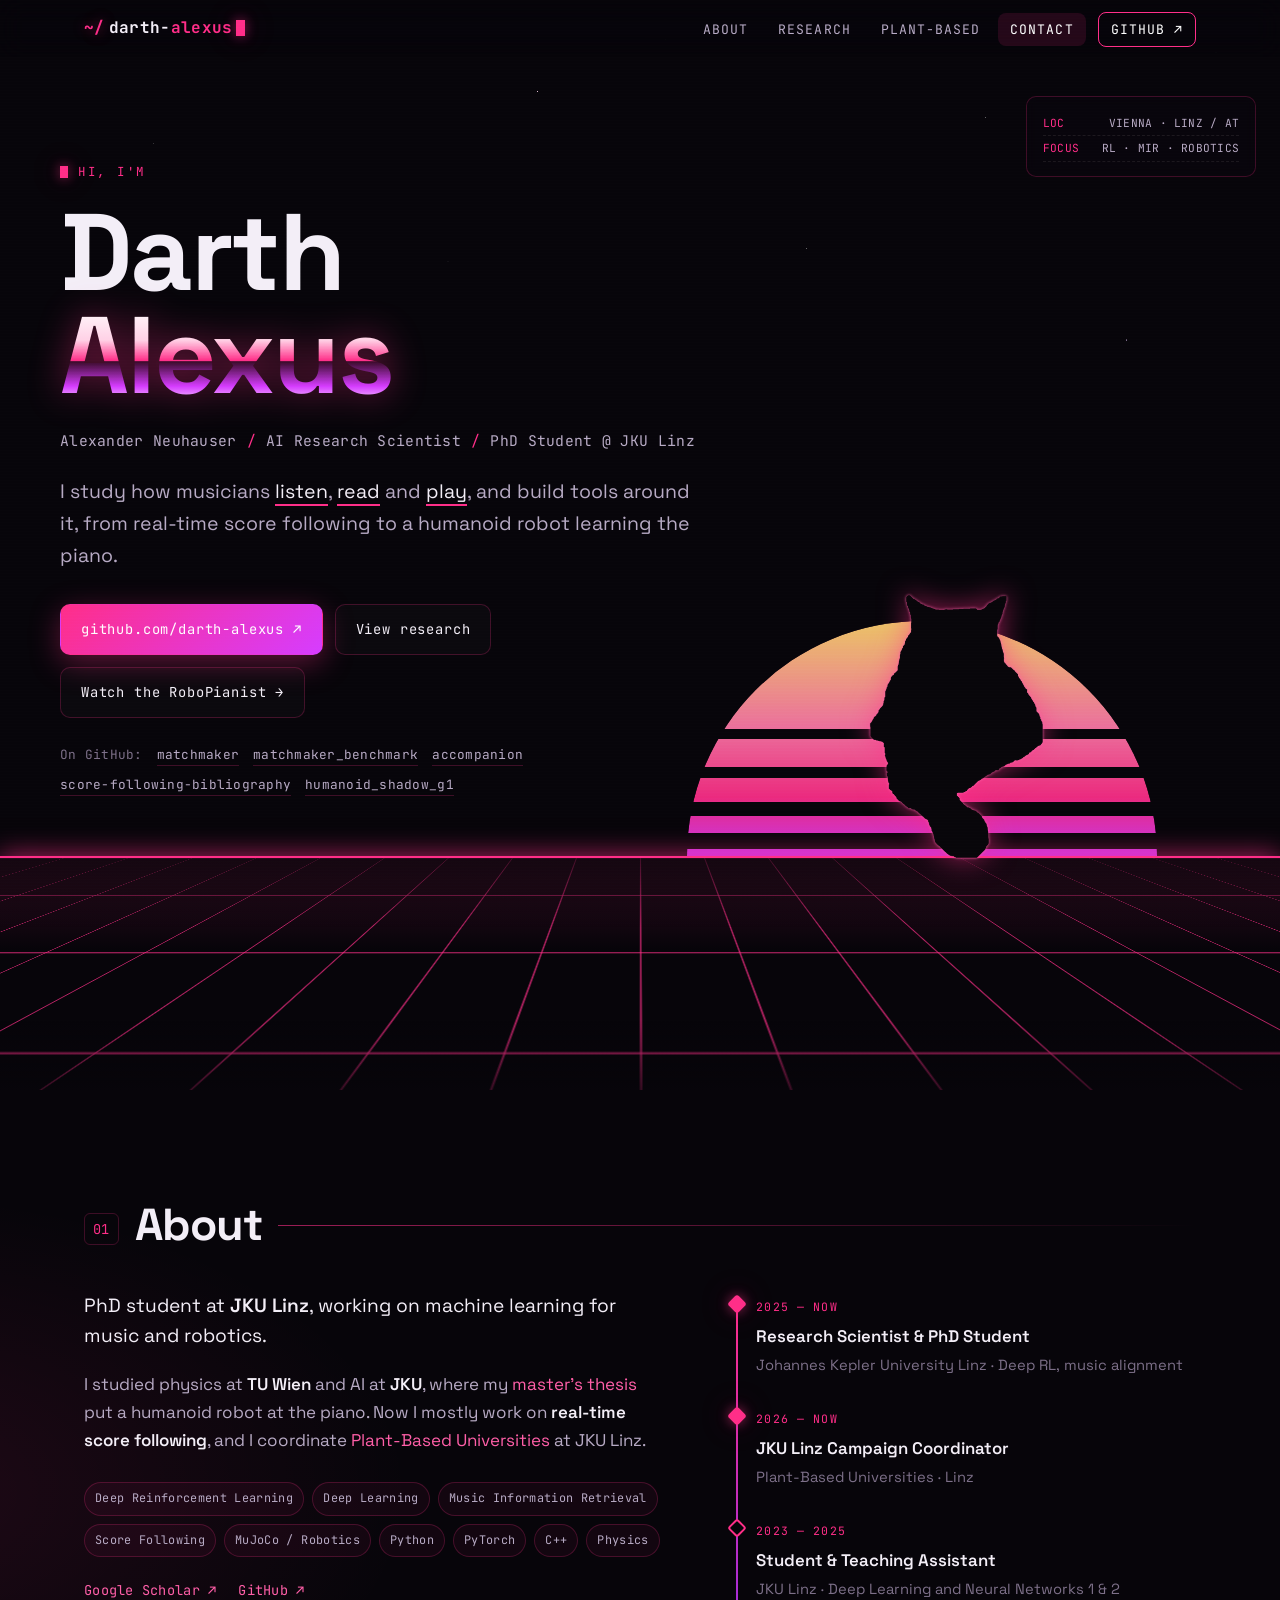
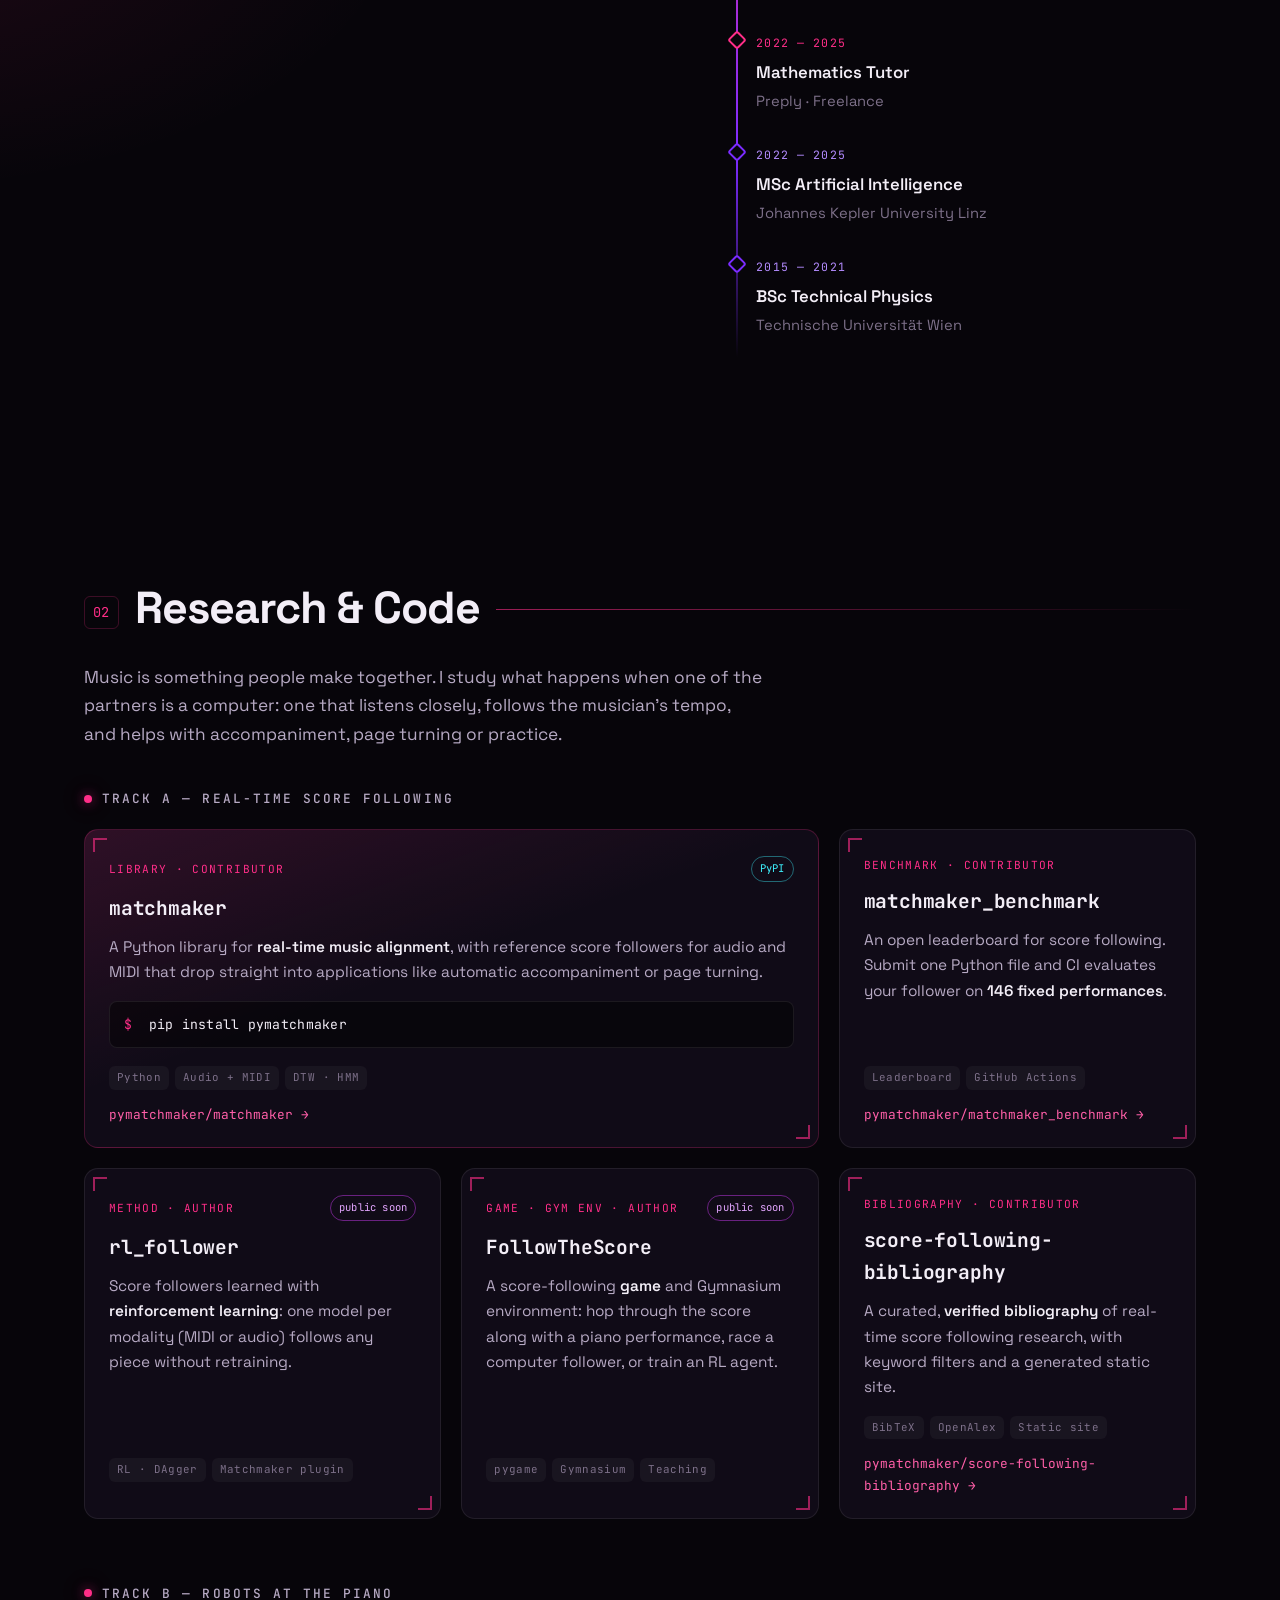
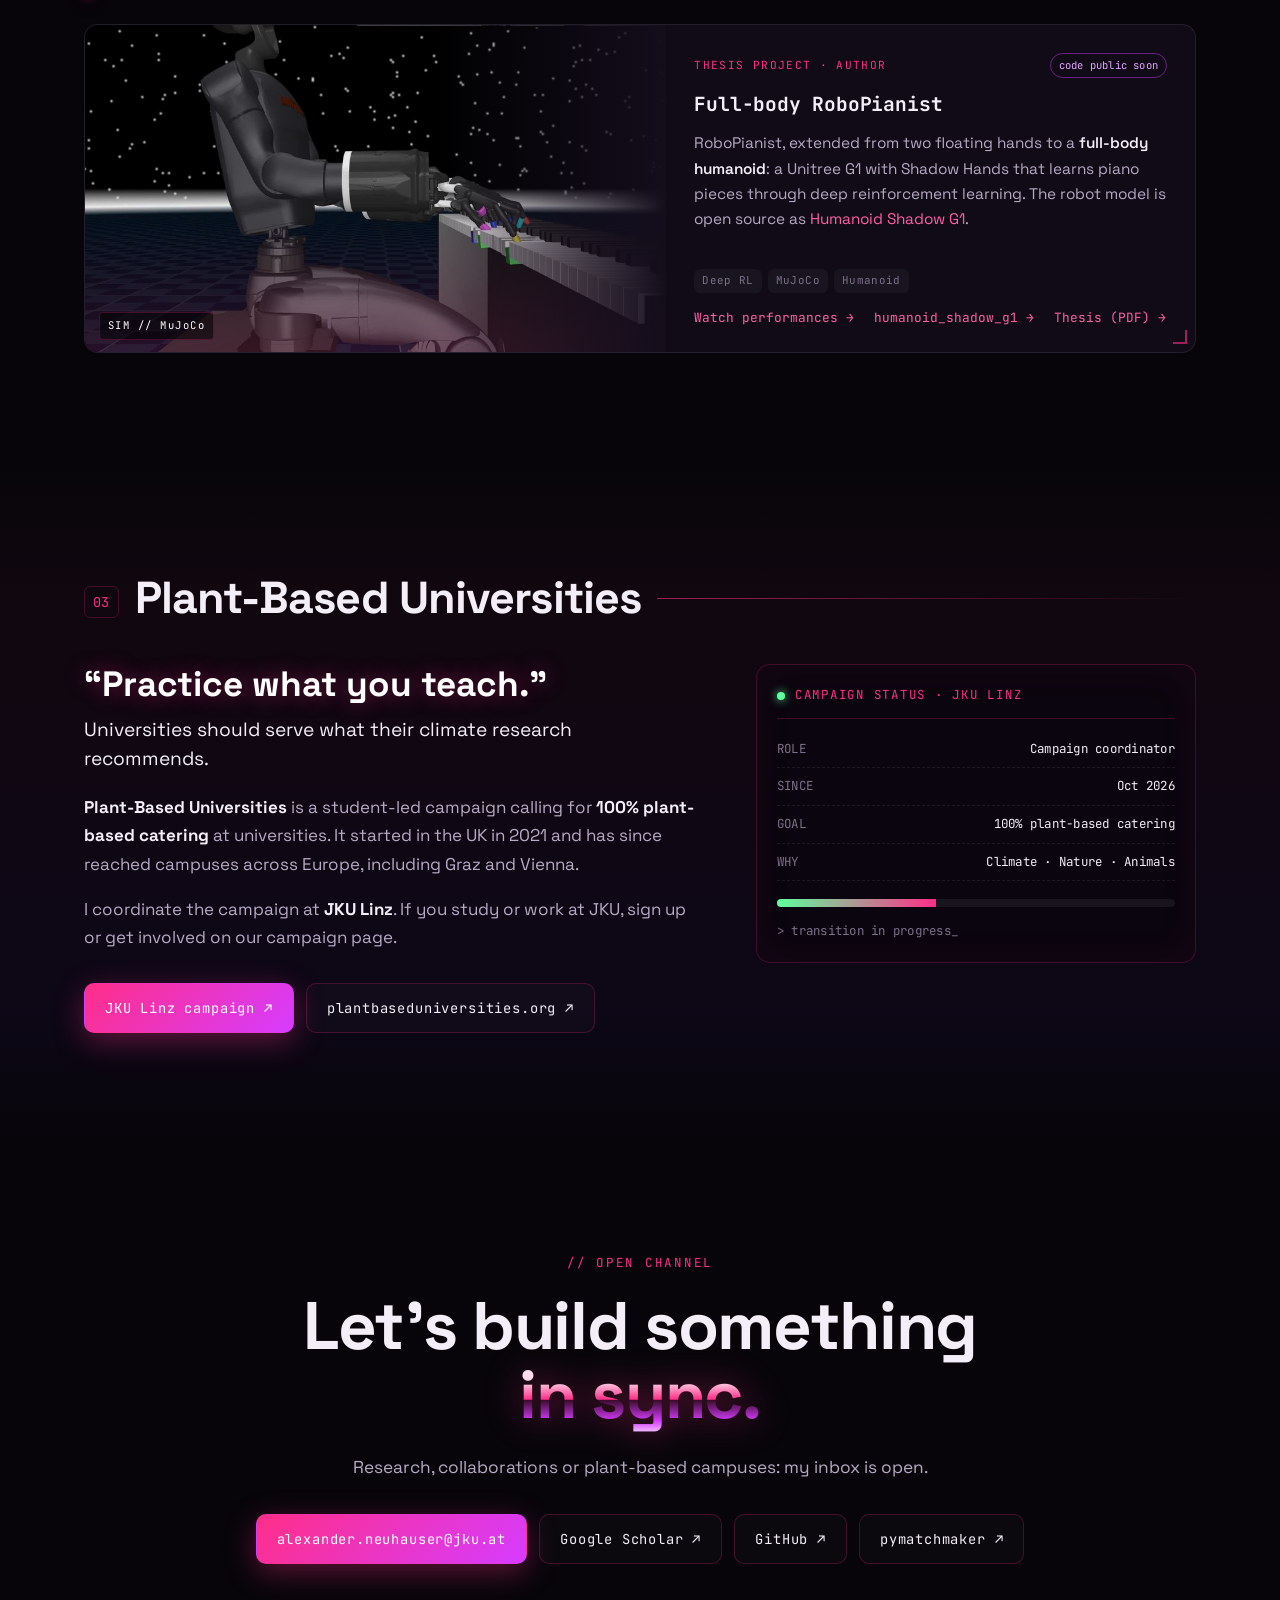
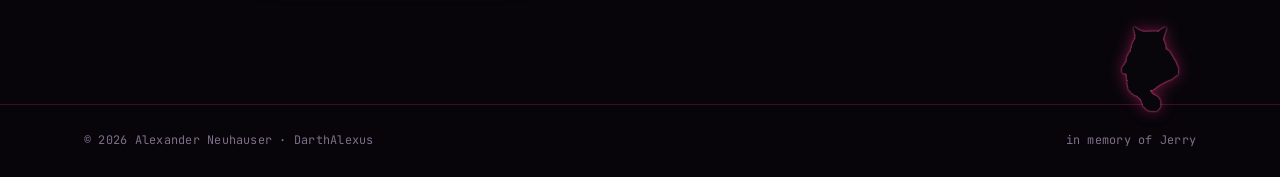
==== index.html @ ba6a078e "Replace diamond logo with darth-alexus prompt brand" ====
<!DOCTYPE html>
<html lang="en">
<head>
    <meta charset="UTF-8">
    <meta name="viewport" content="width=device-width, initial-scale=1.0">
    <title>Alexander Neuhauser · DarthAlexus</title>
    <meta name="description" content="Alexander Neuhauser — AI research scientist and PhD student at JKU Linz. Real-time score following, reinforcement learning and robotic piano performance.">
    <meta name="theme-color" content="#07050a">
    <link rel="shortcut icon" type="image/x-icon" href="favicon.ico">
    <link rel="preconnect" href="https://fonts.googleapis.com">
    <link rel="preconnect" href="https://fonts.gstatic.com" crossorigin>
    <link href="https://fonts.googleapis.com/css2?family=JetBrains+Mono:wght@400;500;700&family=Space+Grotesk:wght@400;500;600;700&display=swap" rel="stylesheet">
    <link rel="stylesheet" href="assets/css/synth.css">
</head>
<body>
    <a class="skip-link" href="#main">Skip to content</a>

    <div class="scanlines" aria-hidden="true"></div>

    <header class="site-header">
        <nav class="nav" aria-label="Main">
            <a class="brand" href="#top" aria-label="darth-alexus, back to top">
                <span class="brand-prompt" aria-hidden="true">~/</span><span class="brand-text">darth-<span class="accent">alexus</span></span><span class="brand-cursor" aria-hidden="true"></span>
            </a>
            <button class="nav-toggle" aria-expanded="false" aria-controls="nav-links">
                <span class="sr-only">Menu</span>
                <span class="bar"></span><span class="bar"></span>
            </button>
            <ul class="nav-links" id="nav-links">
                <li><a href="#about">About</a></li>
                <li><a href="#research">Research</a></li>
                <li><a href="#plant-based">Plant-Based</a></li>
                <li><a href="#contact">Contact</a></li>
                <li><a href="https://github.com/darth-alexus" class="nav-cta" target="_blank" rel="noopener">GitHub ↗</a></li>
            </ul>
        </nav>
    </header>

    <main id="main">
        <!-- ============ HERO ============ -->
        <section class="hero" id="top">
            <div class="hero-sky" aria-hidden="true">
                <div class="stars"></div>
                <div class="sun"></div>
                <div class="grid-floor"><div class="grid-lines"></div></div>
            </div>

            <a class="hero-jerry" href="jerry.html" aria-label="Jerry"><img src="assets/img/jerry-silhouette.png" alt="" width="342" height="520"></a>

            <div class="hero-inner">
                <p class="eyebrow mono"><span class="blink" aria-hidden="true"></span>Hi, I'm</p>
                <h1 class="hero-title">
                    <span class="line">Darth</span>
                    <span class="line chrome">Alexus</span>
                </h1>
                <p class="hero-roles mono">
                    <span>Alexander Neuhauser</span><span class="sep">/</span>
                    <span>AI Research Scientist</span><span class="sep">/</span>
                    <span>PhD Student @ JKU Linz</span>
                </p>
                <p class="hero-lede">
                    I study how musicians <em>listen</em>, <em>read</em> and <em>play</em>, and build tools
                    around it, from real-time score following to a humanoid robot learning the piano.
                </p>
                <div class="hero-actions">
                    <a class="btn btn-primary" href="https://github.com/darth-alexus" target="_blank" rel="noopener">github.com/darth-alexus ↗</a>
                    <a class="btn btn-ghost" href="#research">View research</a>
                    <a class="btn btn-ghost" href="pianist/index.html">Watch the RoboPianist →</a>
                </div>
                <p class="hero-repos mono">
                    <span class="hero-repos-label">On GitHub:</span>
                    <a href="https://github.com/pymatchmaker/matchmaker" target="_blank" rel="noopener">matchmaker</a>
                    <a href="https://github.com/pymatchmaker/matchmaker_benchmark" target="_blank" rel="noopener">matchmaker_benchmark</a>
                    <a href="https://github.com/CPJKU/accompanion" target="_blank" rel="noopener">accompanion</a>
                    <a href="https://github.com/pymatchmaker/score-following-bibliography" target="_blank" rel="noopener">score-following-bibliography</a>
                    <a href="https://github.com/darth-alexus/humanoid_shadow_g1" target="_blank" rel="noopener">humanoid_shadow_g1</a>
                </p>
            </div>

            <div class="hud mono" aria-hidden="true">
                <div class="hud-row"><span>LOC</span><span>VIENNA · LINZ / AT</span></div>
                <div class="hud-row"><span>FOCUS</span><span>RL · MIR · ROBOTICS</span></div>
            </div>
        </section>

        <!-- ============ ABOUT ============ -->
        <section class="section" id="about">
            <div class="container">
                <header class="section-head">
                    <span class="section-index mono">01</span>
                    <h2>About</h2>
                    <span class="section-rule" aria-hidden="true"></span>
                </header>

                <div class="about-grid">
                    <div class="about-text">
                        <p class="lead">
                            PhD student at <strong>JKU Linz</strong>, working on machine learning for music and robotics.
                        </p>
                        <p>
                            I studied physics at <strong>TU Wien</strong> and AI at <strong>JKU</strong>, where my
                            <a href="https://epub.jku.at/obvulihs/download/pdf/12742599" target="_blank" rel="noopener">master's thesis</a>
                            put a humanoid robot at the piano. Now I mostly work on <strong>real-time score following</strong>,
                            and I coordinate <a href="#plant-based">Plant-Based Universities</a> at JKU Linz.
                        </p>

                        <ul class="skill-chips mono" aria-label="Skills">
                            <li>Deep Reinforcement Learning</li>
                            <li>Deep Learning</li>
                            <li>Music Information Retrieval</li>
                            <li>Score Following</li>
                            <li>MuJoCo / Robotics</li>
                            <li>Python</li>
                            <li>PyTorch</li>
                            <li>C++</li>
                            <li>Physics</li>
                        </ul>

                        <p class="about-links mono">
                            <a href="https://scholar.google.com/citations?user=-BtUOpkAAAAJ&amp;hl=en" target="_blank" rel="noopener">Google Scholar ↗</a>
                            <a href="https://github.com/darth-alexus" target="_blank" rel="noopener">GitHub ↗</a>
                        </p>
                    </div>

                    <ol class="timeline" aria-label="Experience and education">
                        <li class="tl-item is-now">
                            <span class="tl-date mono">2025 — now</span>
                            <h3>Research Scientist &amp; PhD Student</h3>
                            <p>Johannes Kepler University Linz · Deep RL, music alignment</p>
                        </li>
                        <li class="tl-item is-now">
                            <span class="tl-date mono">2026 — now</span>
                            <h3>JKU Linz Campaign Coordinator</h3>
                            <p>Plant-Based Universities · Linz</p>
                        </li>
                        <li class="tl-item">
                            <span class="tl-date mono">2023 — 2025</span>
                            <h3>Student &amp; Teaching Assistant</h3>
                            <p>JKU Linz · Deep Learning and Neural Networks 1 &amp; 2</p>
                        </li>
                        <li class="tl-item">
                            <span class="tl-date mono">2022 — 2025</span>
                            <h3>Mathematics Tutor</h3>
                            <p>Preply · Freelance</p>
                        </li>
                        <li class="tl-item edu">
                            <span class="tl-date mono">2022 — 2025</span>
                            <h3>MSc Artificial Intelligence</h3>
                            <p>Johannes Kepler University Linz</p>
                        </li>
                        <li class="tl-item edu">
                            <span class="tl-date mono">2015 — 2021</span>
                            <h3>BSc Technical Physics</h3>
                            <p>Technische Universität Wien</p>
                        </li>
                    </ol>
                </div>
            </div>
        </section>

        <!-- ============ RESEARCH ============ -->
        <section class="section" id="research">
            <div class="container">
                <header class="section-head">
                    <span class="section-index mono">02</span>
                    <h2>Research &amp; Code</h2>
                    <span class="section-rule" aria-hidden="true"></span>
                </header>

                <p class="section-intro">
                    Music is something people make together. I study what happens when one of the partners is a
                    computer: one that listens closely, follows the musician's tempo, and helps with accompaniment,
                    page turning or practice.
                </p>

                <h3 class="track-title mono"><span class="track-dot"></span>Track A — Real-time score following</h3>
                <div class="cards">
                    <article class="card card-feature">
                        <div class="card-top">
                            <span class="card-tag mono">Library · contributor</span>
                            <span class="card-status mono">PyPI</span>
                        </div>
                        <h4>matchmaker</h4>
                        <p>
                            A Python library for <strong>real-time music alignment</strong>, with reference
                            score followers for audio and MIDI that drop straight into applications like
                            automatic accompaniment or page turning.
                        </p>
                        <pre class="term mono" aria-label="Install command"><span class="prompt">$</span> pip install pymatchmaker</pre>
                        <ul class="card-meta mono"><li>Python</li><li>Audio + MIDI</li><li>DTW · HMM</li></ul>
                        <a class="card-link" href="https://github.com/pymatchmaker/matchmaker" target="_blank" rel="noopener">pymatchmaker/matchmaker →</a>
                    </article>

                    <article class="card">
                        <div class="card-top">
                            <span class="card-tag mono">Benchmark · contributor</span>
                        </div>
                        <h4>matchmaker_benchmark</h4>
                        <p>
                            An open leaderboard for score following. Submit one Python file and CI evaluates
                            your follower on <strong>146 fixed performances</strong>.
                        </p>
                        <ul class="card-meta mono"><li>Leaderboard</li><li>GitHub Actions</li></ul>
                        <a class="card-link" href="https://github.com/pymatchmaker/matchmaker_benchmark" target="_blank" rel="noopener">pymatchmaker/matchmaker_benchmark →</a>
                    </article>

                    <article class="card">
                        <div class="card-top">
                            <span class="card-tag mono">Method · author</span>
                            <span class="card-status mono soon">public soon</span>
                        </div>
                        <h4>rl_follower</h4>
                        <p>
                            Score followers learned with <strong>reinforcement learning</strong>: one model per
                            modality (MIDI or audio) follows any piece without retraining.
                        </p>
                        <ul class="card-meta mono"><li>RL · DAgger</li><li>Matchmaker plugin</li></ul>
                    </article>

                    <article class="card">
                        <div class="card-top">
                            <span class="card-tag mono">Game · Gym env · author</span>
                            <span class="card-status mono soon">public soon</span>
                        </div>
                        <h4>FollowTheScore</h4>
                        <p>
                            A score-following <strong>game</strong> and Gymnasium environment: hop through the score
                            along with a piano performance, race a computer follower, or train an RL agent.
                        </p>
                        <ul class="card-meta mono"><li>pygame</li><li>Gymnasium</li><li>Teaching</li></ul>
                    </article>

                    <article class="card">
                        <div class="card-top">
                            <span class="card-tag mono">Bibliography · contributor</span>
                        </div>
                        <h4>score-following-bibliography</h4>
                        <p>
                            A curated, <strong>verified bibliography</strong> of real-time score following research,
                            with keyword filters and a generated static site.
                        </p>
                        <ul class="card-meta mono"><li>BibTeX</li><li>OpenAlex</li><li>Static site</li></ul>
                        <a class="card-link" href="https://github.com/pymatchmaker/score-following-bibliography" target="_blank" rel="noopener">pymatchmaker/score-following-bibliography →</a>
                    </article>
                </div>

                <h3 class="track-title mono"><span class="track-dot"></span>Track B — Robots at the piano</h3>
                <div class="cards cards-robot">
                    <article class="card card-wide">
                        <div class="card-media">
                            <video src="pianist/videos/twinkle_twinkle.mp4" poster="assets/img/robopianist-poster.jpg" muted loop playsinline preload="none" aria-label="Full-body humanoid robot playing the piano in simulation"></video>
                            <span class="media-label mono">SIM // MuJoCo</span>
                        </div>
                        <div class="card-body">
                            <div class="card-top">
                                <span class="card-tag mono">Thesis project · author</span>
                                <span class="card-status mono soon">code public soon</span>
                            </div>
                            <h4>Full-body RoboPianist</h4>
                            <p>
                                RoboPianist, extended from two floating hands to a <strong>full-body humanoid</strong>:
                                a Unitree G1 with Shadow Hands that learns piano pieces through deep reinforcement learning.
                                The robot model is open source as
                                <a href="https://github.com/darth-alexus/humanoid_shadow_g1" target="_blank" rel="noopener">Humanoid Shadow G1</a>.
                            </p>
                            <ul class="card-meta mono"><li>Deep RL</li><li>MuJoCo</li><li>Humanoid</li></ul>
                            <div class="card-links">
                                <a class="card-link" href="pianist/index.html">Watch performances →</a>
                                <a class="card-link" href="https://github.com/darth-alexus/humanoid_shadow_g1" target="_blank" rel="noopener">humanoid_shadow_g1 →</a>
                                <a class="card-link" href="https://epub.jku.at/obvulihs/download/pdf/12742599" target="_blank" rel="noopener">Thesis (PDF) →</a>
                            </div>
                        </div>
                    </article>
                </div>
            </div>
        </section>

        <!-- ============ PLANT-BASED UNIVERSITIES ============ -->
        <section class="section section-alt" id="plant-based">
            <div class="container">
                <header class="section-head">
                    <span class="section-index mono">03</span>
                    <h2>Plant-Based Universities</h2>
                    <span class="section-rule" aria-hidden="true"></span>
                </header>

                <div class="pbu-grid">
                    <div class="pbu-text">
                        <p class="lead">
                            <span class="quote">“Practice what you teach.”</span>
                            Universities should serve what their climate research recommends.
                        </p>
                        <p>
                            <strong>Plant-Based Universities</strong> is a student-led campaign calling for
                            <strong>100% plant-based catering</strong> at universities. It started in the UK in 2021 and
                            has since reached campuses across Europe, including Graz and Vienna.
                        </p>
                        <p>
                            I coordinate the campaign at <strong>JKU Linz</strong>. If you study or work at JKU,
                            sign up or get involved on our campaign page.
                        </p>
                        <div class="hero-actions">
                            <a class="btn btn-primary" href="https://plantbaseduniversities.org/jku-linz" target="_blank" rel="noopener">JKU Linz campaign ↗</a>
                            <a class="btn btn-ghost" href="https://plantbaseduniversities.org/" target="_blank" rel="noopener">plantbaseduniversities.org ↗</a>
                        </div>
                    </div>

                    <aside class="pbu-panel mono" aria-label="Campaign at a glance">
                        <div class="panel-head"><span class="led"></span>CAMPAIGN STATUS · JKU LINZ</div>
                        <dl>
                            <div><dt>ROLE</dt><dd>Campaign coordinator</dd></div>
                            <div><dt>SINCE</dt><dd>Oct 2026</dd></div>
                            <div><dt>GOAL</dt><dd>100% plant-based catering</dd></div>
                            <div><dt>WHY</dt><dd>Climate · Nature · Animals</dd></div>
                        </dl>
                        <div class="progress" role="img" aria-label="Campaign in progress">
                            <span></span>
                        </div>
                        <p class="panel-foot">&gt; transition in progress_</p>
                    </aside>
                </div>
            </div>
        </section>

        <!-- ============ CONTACT ============ -->
        <section class="section contact" id="contact">
            <div class="container contact-inner">
                <p class="eyebrow mono">// OPEN CHANNEL</p>
                <h2 class="contact-title">Let's build something<br><span class="chrome">in sync.</span></h2>
                <p class="section-intro">Research, collaborations or plant-based campuses: my inbox is open.</p>
                <div class="hero-actions center">
                    <a class="btn btn-primary" href="mailto:alexander.neuhauser@jku.at">alexander.neuhauser@jku.at</a>
                    <a class="btn btn-ghost" href="https://scholar.google.com/citations?user=-BtUOpkAAAAJ&amp;hl=en" target="_blank" rel="noopener">Google Scholar ↗</a>
                    <a class="btn btn-ghost" href="https://github.com/darth-alexus" target="_blank" rel="noopener">GitHub ↗</a>
                    <a class="btn btn-ghost" href="https://github.com/pymatchmaker" target="_blank" rel="noopener">pymatchmaker ↗</a>
                </div>
            </div>
        </section>
    </main>

    <footer class="site-footer">
        <div class="container footer-inner mono">
            <span>&copy; <span id="year">2026</span> Alexander Neuhauser · DarthAlexus</span>
            <span class="footer-note">in memory of Jerry</span>
        </div>
        <a class="footer-jerry" href="jerry.html" aria-label="Jerry"><img src="assets/img/jerry-silhouette.png" alt="" width="342" height="520"></a>
    </footer>

    <script src="assets/js/main.js" defer></script>
</body>
</html>
---- assets/css/synth.css ----
/* =========================================================
   darthalexus.com — synthpop / robotic theme
   ========================================================= */

:root {
    --bg: #07050a;
    --bg-2: #0e0a14;
    --panel: rgba(22, 14, 30, 0.72);
    --panel-solid: #140d1c;
    --line: rgba(255, 46, 136, 0.22);
    --line-soft: rgba(255, 255, 255, 0.08);
    --text: #f3eef7;
    --text-dim: #b7aac4;
    --text-mute: #7d7089;
    --pink: #ff2e88;
    --pink-hot: #ff5fa8;
    --magenta: #d63cff;
    --violet: #7b2cff;
    --cyan: #3ef2ff;
    --glow: 0 0 12px rgba(255, 46, 136, 0.55), 0 0 32px rgba(255, 46, 136, 0.25);
    --radius: 14px;
    --maxw: 1160px;
    --font-sans: "Space Grotesk", system-ui, -apple-system, "Segoe UI", sans-serif;
    --font-mono: "JetBrains Mono", ui-monospace, SFMono-Regular, Menlo, monospace;
    color-scheme: dark;
}

*, *::before, *::after { box-sizing: border-box; }

html { scroll-behavior: smooth; scroll-padding-top: 80px; }

body {
    margin: 0;
    background:
        radial-gradient(1200px 600px at 85% -10%, rgba(123, 44, 255, 0.18), transparent 60%),
        radial-gradient(900px 500px at -10% 30%, rgba(255, 46, 136, 0.10), transparent 60%),
        var(--bg);
    color: var(--text);
    font-family: var(--font-sans);
    font-size: 17px;
    line-height: 1.65;
    -webkit-font-smoothing: antialiased;
    overflow-x: hidden;
}

img, video { max-width: 100%; display: block; }

a { color: var(--pink-hot); text-decoration: none; }
a:hover { color: #fff; }

::selection { background: var(--pink); color: #fff; }

:focus-visible {
    outline: 2px solid var(--cyan);
    outline-offset: 3px;
    border-radius: 4px;
}

.mono { font-family: var(--font-mono); letter-spacing: 0.02em; }
.muted { color: var(--text-mute); }
.accent { color: var(--pink); }

.sr-only {
    position: absolute; width: 1px; height: 1px; padding: 0; margin: -1px;
    overflow: hidden; clip: rect(0 0 0 0); white-space: nowrap; border: 0;
}

.skip-link {
    position: absolute; left: 16px; top: -60px; z-index: 100;
    background: var(--pink); color: #fff; padding: 8px 14px; border-radius: 8px;
}
.skip-link:focus { top: 12px; }

.container { max-width: var(--maxw); margin: 0 auto; padding: 0 24px; }

/* subtle CRT scanlines over everything */
.scanlines {
    pointer-events: none;
    position: fixed; inset: 0; z-index: 60;
    background: repeating-linear-gradient(
        to bottom,
        rgba(255, 255, 255, 0.018) 0 1px,
        transparent 1px 3px
    );
    mix-blend-mode: overlay;
}

/* ---------- Header ---------- */
.site-header {
    position: fixed; top: 0; left: 0; right: 0; z-index: 50;
    backdrop-filter: blur(14px) saturate(140%);
    -webkit-backdrop-filter: blur(14px) saturate(140%);
    background: rgba(7, 5, 10, 0.55);
    border-bottom: 1px solid transparent;
    transition: border-color .3s, background .3s;
}
.site-header.scrolled {
    border-bottom-color: var(--line);
    background: rgba(7, 5, 10, 0.82);
}

.nav {
    max-width: var(--maxw); margin: 0 auto; padding: 14px 24px;
    display: flex; align-items: center; justify-content: space-between; gap: 16px;
}

.brand {
    display: inline-flex; align-items: center; gap: 0;
    font-family: var(--font-mono); font-weight: 700; letter-spacing: 0.02em;
    color: var(--text); font-size: 1rem;
}
.brand:hover { color: var(--text); }
.brand-prompt { color: var(--pink); margin-right: 4px; text-shadow: var(--glow); }
.brand-cursor {
    display: inline-block; width: 0.55em; height: 1.05em; margin-left: 4px;
    background: var(--pink); box-shadow: var(--glow);
    animation: blink 1s steps(1) infinite;
}
@media (prefers-reduced-motion: reduce) { .brand-cursor { animation: none; } }

.nav-links {
    list-style: none; display: flex; gap: 6px; margin: 0; padding: 0; align-items: center;
}
.nav-links a {
    color: var(--text-dim); font-family: var(--font-mono); font-size: 0.82rem;
    letter-spacing: 0.08em; text-transform: uppercase;
    padding: 8px 12px; border-radius: 8px; transition: color .2s, background .2s;
}
.nav-links a:hover, .nav-links a.active { color: #fff; background: rgba(255, 46, 136, 0.12); }
.nav-links a.nav-cta {
    color: #fff; border: 1px solid var(--pink); margin-left: 6px;
}
.nav-links a.nav-cta:hover { background: var(--pink); box-shadow: var(--glow); }

.nav-toggle {
    display: none; background: none; border: 1px solid var(--line); border-radius: 8px;
    width: 42px; height: 38px; cursor: pointer; padding: 0;
    flex-direction: column; justify-content: center; align-items: center; gap: 6px;
}
.nav-toggle .bar { width: 18px; height: 2px; background: var(--text); transition: transform .25s; }
.nav-toggle[aria-expanded="true"] .bar:nth-child(2) { transform: translateY(4px) rotate(45deg); }
.nav-toggle[aria-expanded="true"] .bar:nth-child(3) { transform: translateY(-4px) rotate(-45deg); }

/* ---------- Hero ---------- */
.hero {
    --horizon: 26vh;
    --sun: min(40vw, 470px);
    position: relative; min-height: 100vh; min-height: 100svh;
    display: flex; align-items: flex-start;
    padding: clamp(120px, 18vh, 190px) 24px calc(var(--horizon) + 60px);
    overflow: hidden;
    isolation: isolate;
}

.hero-sky { position: absolute; inset: 0; z-index: -1; }

.stars {
    position: absolute; inset: 0 0 40% 0;
    background-image:
        radial-gradient(1px 1px at 12% 22%, #fff8, transparent 60%),
        radial-gradient(1px 1px at 28% 68%, #fff6, transparent 60%),
        radial-gradient(1.5px 1.5px at 42% 14%, #ffd4ec, transparent 60%),
        radial-gradient(1px 1px at 63% 38%, #fff7, transparent 60%),
        radial-gradient(1px 1px at 77% 18%, #fff9, transparent 60%),
        radial-gradient(1.5px 1.5px at 88% 52%, #e7c8ff, transparent 60%),
        radial-gradient(1px 1px at 6% 58%, #fff5, transparent 60%),
        radial-gradient(1px 1px at 52% 6%, #fff6, transparent 60%),
        radial-gradient(1px 1px at 95% 8%, #fff7, transparent 60%),
        radial-gradient(1px 1px at 35% 40%, #fff4, transparent 60%);
    animation: twinkle 6s ease-in-out infinite alternate;
}

.sun {
    position: absolute; left: 72%; bottom: var(--horizon);
    width: var(--sun); height: calc(var(--sun) / 2);
    transform: translateX(-50%);
    border-radius: 999px 999px 0 0;
    background: linear-gradient(180deg, #ffd36e 0%, #ff7aa8 45%, var(--pink) 75%, var(--magenta) 100%);
    box-shadow: 0 0 80px rgba(255, 46, 136, 0.4), 0 0 200px rgba(214, 60, 255, 0.22);
    -webkit-mask-image: linear-gradient(180deg,
        #000 0 46%, transparent 46% 50%, #000 50% 62%, transparent 62% 67%,
        #000 67% 77%, transparent 77% 83%, #000 83% 90%, transparent 90% 97%, #000 97%);
            mask-image: linear-gradient(180deg,
        #000 0 46%, transparent 46% 50%, #000 50% 62%, transparent 62% 67%,
        #000 67% 77%, transparent 77% 83%, #000 83% 90%, transparent 90% 97%, #000 97%);
    opacity: 0.92;
}

/* Jerry sitting on the horizon in front of the sun */
.hero-jerry {
    position: absolute; left: 72%; bottom: calc(var(--horizon) - 2px);
    transform: translateX(-30%);
    z-index: 5; display: block; line-height: 0;
}
.hero-jerry img {
    height: calc(var(--sun) * 0.56); width: auto;
    filter: drop-shadow(0 0 1.5px rgba(255, 95, 168, 0.95)) drop-shadow(0 0 14px rgba(255, 46, 136, 0.55));
    transition: filter .3s ease;
}
.hero-jerry:hover img, .hero-jerry:focus-visible img,
.footer-jerry:hover img, .footer-jerry:focus-visible img {
    filter: drop-shadow(0 0 2px rgba(255, 140, 195, 1)) drop-shadow(0 0 22px rgba(255, 46, 136, 0.85));
}
.hero-jerry:focus-visible, .footer-jerry:focus-visible { outline: none; }

.grid-floor {
    position: absolute; left: 0; right: 0; bottom: 0; height: var(--horizon);
    perspective: 320px; perspective-origin: 50% 0%;
    overflow: hidden;
    background: linear-gradient(180deg, rgba(255, 46, 136, 0.18), transparent 40%);
    border-top: 2px solid var(--pink);
    box-shadow: 0 -2px 24px rgba(255, 46, 136, 0.6);
    z-index: 3;
}
.grid-lines {
    position: absolute; left: -50%; right: -50%; top: 0; height: 200%;
    transform-origin: 50% 0%;
    transform: rotateX(62deg);
    background-image:
        linear-gradient(to right, rgba(255, 46, 136, 0.7) 1.5px, transparent 1.5px),
        linear-gradient(to bottom, rgba(255, 46, 136, 0.7) 1.5px, transparent 1.5px);
    background-size: 64px 64px;
    animation: grid-run 2.2s linear infinite;
}
.grid-floor::after {
    content: ""; position: absolute; inset: 0;
    background: linear-gradient(180deg, var(--bg) 0%, transparent 30%, transparent 70%, var(--bg) 100%);
    opacity: 0.7;
}

.hero-inner {
    position: relative; z-index: 4;
    max-width: var(--maxw); margin: 0 auto; width: 100%;
}
.hero-inner > * { max-width: 640px; }

.eyebrow {
    color: var(--pink); font-size: 0.78rem; letter-spacing: 0.22em; margin: 0 0 18px;
    text-transform: uppercase;
}
.blink {
    display: inline-block; width: 8px; height: 0.95em; margin-right: 10px; vertical-align: -2px;
    background: var(--pink); box-shadow: var(--glow);
    animation: blink 1s steps(1) infinite;
}

.hero-title {
    margin: 0; font-weight: 700; line-height: 0.95; letter-spacing: -0.02em;
    font-size: clamp(3rem, 9vw, 6.8rem);
}
.hero-repos {
    margin: 26px 0 0; font-size: 0.8rem; color: var(--text-mute);
    display: flex; flex-wrap: wrap; gap: 8px 14px; align-items: baseline;
}
.hero-repos a { color: var(--text-dim); border-bottom: 1px solid var(--line); text-decoration: none; }
.hero-repos a:hover { color: var(--pink); border-color: var(--pink); }
.hero-title .line { display: block; }

.chrome {
    background: linear-gradient(180deg, #ffffff 0%, #ffd1e6 35%, var(--pink) 55%, #3a0b2a 56%, var(--magenta) 80%, #ffffff 100%);
    -webkit-background-clip: text; background-clip: text;
    color: transparent;
    filter: drop-shadow(0 0 18px rgba(255, 46, 136, 0.45));
}

.hero-roles {
    margin: 22px 0 0; color: var(--text-dim); font-size: 0.92rem;
    display: flex; flex-wrap: wrap; gap: 6px 10px;
}
.hero-roles .sep { color: var(--pink); }

.hero-lede {
    font-size: clamp(1.05rem, 1.6vw, 1.22rem); color: var(--text-dim); margin: 22px 0 0;
}
.hero-lede em { color: var(--text); font-style: normal; border-bottom: 2px solid var(--pink); }

.hero-actions { display: flex; flex-wrap: wrap; gap: 12px; margin-top: 32px; }
.hero-actions.center { justify-content: center; }

.btn {
    display: inline-flex; align-items: center; gap: 8px;
    font-family: var(--font-mono); font-size: 0.86rem; letter-spacing: 0.06em;
    padding: 13px 20px; border-radius: 10px;
    transition: transform .15s, box-shadow .25s, background .25s, color .25s, border-color .25s;
    border: 1px solid transparent;
}
.btn:hover { transform: translateY(-2px); }
.btn-primary {
    background: linear-gradient(135deg, var(--pink), var(--magenta));
    color: #fff; box-shadow: 0 8px 30px rgba(255, 46, 136, 0.35);
}
.btn-primary:hover { color: #fff; box-shadow: var(--glow), 0 10px 40px rgba(255, 46, 136, 0.45); }
.btn-ghost { border-color: var(--line); color: var(--text); background: rgba(255, 255, 255, 0.02); }
.btn-ghost:hover { border-color: var(--pink); color: #fff; background: rgba(255, 46, 136, 0.08); }

.hud {
    position: absolute; right: 24px; top: 96px; z-index: 4;
    width: 230px; padding: 14px 16px;
    border: 1px solid var(--line); border-radius: 10px;
    background: rgba(10, 6, 14, 0.6); backdrop-filter: blur(6px);
    font-size: 0.7rem; color: var(--text-dim);
}
.hud-row { display: flex; justify-content: space-between; padding: 3px 0; border-bottom: 1px dashed var(--line-soft); }
.hud-row span:first-child { color: var(--pink); }

/* ---------- Sections ---------- */
.section { padding: 110px 0; position: relative; }
.section-alt {
    background:
        linear-gradient(180deg, transparent, rgba(255, 46, 136, 0.04) 20%, rgba(123, 44, 255, 0.05) 80%, transparent);
}

.section-head { display: flex; align-items: baseline; gap: 16px; margin-bottom: 40px; }
.section-head h2 {
    margin: 0; font-size: clamp(1.9rem, 4vw, 2.8rem); letter-spacing: -0.02em; line-height: 1.1;
}
.section-index {
    color: var(--pink); font-size: 0.85rem; border: 1px solid var(--line);
    padding: 4px 8px; border-radius: 6px; transform: translateY(-6px);
}
.section-rule {
    flex: 1; height: 1px; align-self: center;
    background: linear-gradient(90deg, var(--pink), transparent);
    opacity: 0.6;
}
.section-intro { color: var(--text-dim); max-width: 680px; margin: -12px 0 40px; font-size: 1.08rem; }

.lead { font-size: 1.2rem; color: var(--text); line-height: 1.55; margin-top: 0; }

/* ---------- About ---------- */
.about-grid { display: grid; grid-template-columns: 1.25fr 1fr; gap: 64px; align-items: start; }
.about-text p { color: var(--text-dim); }
.about-text p.lead { color: var(--text); }
.about-text strong { color: var(--text); font-weight: 600; }

.skill-chips { list-style: none; padding: 0; margin: 28px 0 0; display: flex; flex-wrap: wrap; gap: 8px; }
.skill-chips li {
    font-size: 0.74rem; padding: 6px 10px; border-radius: 999px;
    border: 1px solid var(--line); color: var(--text-dim); background: rgba(255, 46, 136, 0.05);
}

.about-links { display: flex; flex-wrap: wrap; gap: 8px 22px; margin: 22px 0 0; font-size: 0.85rem; }
.about-links a { color: var(--pink-hot); }
.about-links a:hover { color: #fff; text-shadow: 0 0 10px rgba(255, 46, 136, 0.8); }

.timeline { list-style: none; margin: 0; padding: 0 0 0 26px; position: relative; }
.timeline::before {
    content: ""; position: absolute; left: 6px; top: 6px; bottom: 6px; width: 2px;
    background: linear-gradient(180deg, var(--pink), var(--violet) 70%, transparent);
}
.tl-item { position: relative; padding: 0 0 26px; }
.tl-item::before {
    content: ""; position: absolute; left: -26px; top: 6px; width: 14px; height: 14px;
    border-radius: 3px; transform: rotate(45deg);
    background: var(--bg); border: 2px solid var(--pink);
}
.tl-item.is-now::before { background: var(--pink); box-shadow: var(--glow); }
.tl-item.edu::before { border-color: var(--violet); }
.tl-date { font-size: 0.72rem; color: var(--pink); letter-spacing: 0.1em; text-transform: uppercase; }
.tl-item.edu .tl-date { color: #b48cff; }
.tl-item h3 { margin: 4px 0 2px; font-size: 1.05rem; font-weight: 600; }
.tl-item p { margin: 0; color: var(--text-mute); font-size: 0.92rem; }

/* ---------- Research cards ---------- */
.track-title {
    display: flex; align-items: center; gap: 10px;
    font-size: 0.8rem; font-weight: 500; letter-spacing: 0.16em; text-transform: uppercase;
    color: var(--text-dim); margin: 0 0 20px;
}
.track-title:not(:first-of-type) { margin-top: 64px; }
.track-dot { width: 8px; height: 8px; background: var(--pink); border-radius: 50%; box-shadow: var(--glow); }

.cards {
    display: grid; grid-template-columns: repeat(auto-fill, minmax(320px, 1fr)); gap: 20px;
}

.card {
    position: relative; padding: 26px 24px 22px;
    background: var(--panel);
    border: 1px solid var(--line-soft); border-radius: var(--radius);
    display: flex; flex-direction: column;
    transition: transform .25s, border-color .25s, box-shadow .25s;
    overflow: hidden;
}
/* corner brackets: robotic HUD feel */
.card::before, .card::after {
    content: ""; position: absolute; width: 14px; height: 14px;
    border-color: var(--pink); border-style: solid; opacity: 0.6; transition: opacity .25s;
}
.card::before { top: 8px; left: 8px; border-width: 2px 0 0 2px; }
.card::after { bottom: 8px; right: 8px; border-width: 0 2px 2px 0; }
.card:hover {
    transform: translateY(-4px);
    border-color: var(--line);
    box-shadow: 0 18px 50px rgba(0, 0, 0, 0.5), 0 0 0 1px rgba(255, 46, 136, 0.15), 0 0 40px rgba(255, 46, 136, 0.08);
}
.card:hover::before, .card:hover::after { opacity: 1; }

.card-feature {
    background:
        linear-gradient(160deg, rgba(255, 46, 136, 0.13), transparent 45%),
        var(--panel);
    border-color: var(--line);
}

.card-top { display: flex; justify-content: space-between; align-items: center; gap: 10px; margin-bottom: 10px; }
.card-tag { font-size: 0.7rem; color: var(--pink); letter-spacing: 0.12em; text-transform: uppercase; }
.card-status {
    font-size: 0.66rem; padding: 3px 8px; border-radius: 999px;
    border: 1px solid rgba(62, 242, 255, 0.4); color: var(--cyan); white-space: nowrap;
}
.card-status.soon { border-color: rgba(214, 60, 255, 0.45); color: #e3a6ff; }

.card h4 {
    margin: 0 0 10px; font-family: var(--font-mono); font-size: 1.22rem; font-weight: 700;
    letter-spacing: -0.01em; word-break: break-word;
}
.card p { margin: 0 0 16px; color: var(--text-dim); font-size: 0.96rem; }
.card p strong { color: var(--text); font-weight: 600; }

.card-meta { list-style: none; padding: 0; margin: auto 0 14px; display: flex; flex-wrap: wrap; gap: 6px; }
.card-meta li {
    font-size: 0.68rem; color: var(--text-mute); padding: 3px 8px;
    border-radius: 6px; background: rgba(255, 255, 255, 0.04);
}

.term {
    margin: 0 0 18px; padding: 12px 14px; border-radius: 8px;
    background: rgba(0, 0, 0, 0.45); border: 1px solid var(--line-soft);
    font-size: 0.82rem; color: var(--text); overflow-x: auto;
}
.term .prompt { color: var(--pink); margin-right: 8px; }

.card-link { font-family: var(--font-mono); font-size: 0.8rem; color: var(--pink-hot); }
.card-link:hover { color: #fff; text-shadow: 0 0 10px rgba(255, 46, 136, 0.8); }
.card-links { display: flex; flex-wrap: wrap; gap: 8px 20px; }

@media (min-width: 1000px) {
    .cards { grid-template-columns: repeat(3, 1fr); }
    .card-feature { grid-column: span 2; }
}

.cards-robot { grid-template-columns: minmax(0, 1fr); }
.card-wide { display: grid; grid-template-columns: minmax(0, 1.1fr) minmax(0, 1fr); padding: 0; }
.card-media { position: relative; background: #000; min-height: 280px; }
.card-media video { width: 100%; height: 100%; object-fit: cover; opacity: 0.92; }
.card-media::after {
    content: ""; position: absolute; inset: 0; pointer-events: none;
    background: linear-gradient(90deg, transparent 60%, var(--panel-solid)), linear-gradient(0deg, rgba(255, 46, 136, 0.15), transparent 40%);
}
.media-label {
    position: absolute; left: 14px; bottom: 12px; z-index: 1;
    font-size: 0.66rem; color: #fff; letter-spacing: 0.14em;
    background: rgba(0, 0, 0, 0.55); padding: 4px 8px; border-radius: 4px; border: 1px solid var(--line);
}
.card-body { padding: 28px 28px 24px; display: flex; flex-direction: column; }

/* ---------- Plant-Based ---------- */
.pbu-grid { display: grid; grid-template-columns: 1.4fr 1fr; gap: 56px; align-items: start; }
.pbu-text p { color: var(--text-dim); }
.pbu-text p.lead { color: var(--text); }
.pbu-text strong { color: var(--text); }
.quote {
    display: block; font-size: clamp(1.6rem, 3vw, 2.2rem); font-weight: 700; line-height: 1.15;
    margin-bottom: 10px; color: #fff;
    text-shadow: 0 0 22px rgba(255, 46, 136, 0.45);
}

.pbu-panel {
    border: 1px solid var(--line); border-radius: var(--radius);
    background: rgba(10, 6, 14, 0.75);
    padding: 20px; font-size: 0.78rem;
    box-shadow: inset 0 0 40px rgba(255, 46, 136, 0.06);
}
.panel-head {
    display: flex; align-items: center; gap: 10px; color: var(--pink);
    letter-spacing: 0.14em; padding-bottom: 12px; border-bottom: 1px solid var(--line);
}
.led { width: 8px; height: 8px; border-radius: 50%; background: #5dff9e; box-shadow: 0 0 10px #5dff9e; animation: pulse 1.6s infinite; }
.pbu-panel dl { margin: 12px 0 18px; }
.pbu-panel dl > div { display: flex; justify-content: space-between; gap: 16px; padding: 8px 0; border-bottom: 1px dashed var(--line-soft); }
.pbu-panel dt { color: var(--text-mute); }
.pbu-panel dd { margin: 0; color: var(--text); text-align: right; }
.progress { height: 8px; border-radius: 999px; background: rgba(255, 255, 255, 0.06); overflow: hidden; }
.progress span {
    display: block; height: 100%; width: 40%;
    background: linear-gradient(90deg, #5dff9e, var(--pink));
    animation: progress 3.5s ease-in-out infinite alternate;
}
.panel-foot { margin: 14px 0 0; color: var(--text-mute); }

/* ---------- Jerry ---------- */
.jerry-grid { display: grid; grid-template-columns: auto 1fr; gap: 48px; align-items: center; }
.jerry-frame {
    margin: 0; position: relative; width: 280px; padding: 10px;
    border: 1px solid var(--line); border-radius: var(--radius);
    background: var(--panel);
    transform: rotate(-2deg);
    transition: transform .4s;
}
.jerry-frame:hover { transform: rotate(0deg) scale(1.02); }
.jerry-frame img {
    width: 100%; height: auto; border-radius: 8px;
    filter: saturate(1.05) contrast(1.05);
}
.jerry-frame::after {
    /* pink duotone sheen */
    content: ""; position: absolute; inset: 10px 10px 42px; border-radius: 8px; pointer-events: none;
    background: linear-gradient(160deg, rgba(255, 46, 136, 0.18), transparent 50%, rgba(123, 44, 255, 0.18));
    mix-blend-mode: screen;
}
.jerry-frame figcaption {
    font-size: 0.9rem; color: var(--text-dim); text-align: center; padding-top: 10px;
}
.jerry-text { max-width: 560px; }
.jerry-page { min-height: calc(100vh - 160px); display: grid; place-items: center; padding: 140px 0 120px; }
.jerry-page .jerry-grid { grid-template-columns: 1fr; justify-items: center; text-align: center; gap: 32px; }
.jerry-page h1 { margin: 0 0 12px; font-size: clamp(2.4rem, 6vw, 3.6rem); letter-spacing: -0.02em; }
.jerry-text p { color: var(--text-dim); }
.jerry-text p.lead { color: var(--text); }

/* ---------- Contact ---------- */
.contact { text-align: center; padding-bottom: 140px; }
.contact-inner { display: flex; flex-direction: column; align-items: center; }
.contact-title { font-size: clamp(2.2rem, 6vw, 4.2rem); line-height: 1.02; margin: 0 0 24px; letter-spacing: -0.02em; }
.contact .section-intro { margin: 0 auto; }

/* ---------- Footer ---------- */
.site-footer {
    position: relative; border-top: 1px solid var(--line);
    padding: 26px 0; font-size: 0.74rem; color: var(--text-mute);
    background: rgba(7, 5, 10, 0.9);
}
.footer-inner { display: flex; justify-content: space-between; flex-wrap: wrap; gap: 10px; }
.footer-jerry {
    position: absolute; right: 8%; bottom: 100%;
    transform: translateY(6px); display: block; line-height: 0;
}
.footer-jerry img {
    height: 84px; width: auto;
    filter: drop-shadow(0 0 1px rgba(255, 95, 168, 0.9)) drop-shadow(0 0 8px rgba(255, 46, 136, 0.4));
    transition: filter .3s ease;
}

/* ---------- Reveal on scroll ---------- */
.reveal { opacity: 0; transform: translateY(24px); transition: opacity .7s ease, transform .7s ease; }
.reveal.in { opacity: 1; transform: none; }

/* ---------- Animations ---------- */
@keyframes grid-run { from { background-position: 0 0, 0 0; } to { background-position: 0 0, 0 64px; } }
@keyframes blink { 50% { opacity: 0; } }
@keyframes pulse { 0%, 100% { opacity: 1; } 50% { opacity: 0.35; } }
@keyframes twinkle { from { opacity: 0.55; } to { opacity: 1; } }
@keyframes progress { from { width: 28%; } to { width: 62%; } }

/* ---------- Responsive ---------- */
@media (max-width: 1100px) {
    .hud { display: none; }
}

@media (max-width: 900px) {
    .about-grid, .pbu-grid { grid-template-columns: 1fr; gap: 48px; }
    .card-wide { grid-template-columns: minmax(0, 1fr); }
    .card-media { min-height: 220px; aspect-ratio: 16 / 9; }
    .card-media::after { background: linear-gradient(0deg, var(--panel-solid), transparent 40%); }
    .hero { --sun: 52vw; }
    .sun, .hero-jerry { left: 70%; }
}

@media (max-width: 760px) {
    body { font-size: 16px; }
    .container, .nav { padding-left: 16px; padding-right: 16px; }
    .hero {
        --horizon: 150px; --sun: 74vw;
        padding: 104px 16px calc(var(--horizon) + var(--sun) / 2 + 36px);
    }
    .sun, .hero-jerry { left: 50%; }
    .hero-jerry { transform: translateX(-20%); }
    .nav-toggle { display: inline-flex; }
    .nav-links {
        position: absolute; top: 100%; left: 0; right: 0;
        flex-direction: column; align-items: stretch; gap: 0;
        padding: 8px 16px 16px; background: var(--bg);
        border-bottom: 1px solid var(--line);
        display: none;
    }
    .nav-links.open { display: flex; }
    .nav-links a { display: block; padding: 12px; }
    .nav-links a.nav-cta { margin: 8px 0 0; text-align: center; }
    .section { padding: 80px 0; }
    .section-head { flex-wrap: wrap; }
    .section-rule { display: none; }
    .cards { grid-template-columns: minmax(0, 1fr); }
    .jerry-grid { grid-template-columns: 1fr; justify-items: center; text-align: left; }
    .jerry-frame { width: min(280px, 80vw); }
    .footer-jerry { right: 16px; }
}

@media (prefers-reduced-motion: reduce) {
    html { scroll-behavior: auto; }
    *, *::before, *::after { animation: none !important; transition: none !important; }
    .reveal { opacity: 1; transform: none; }
}
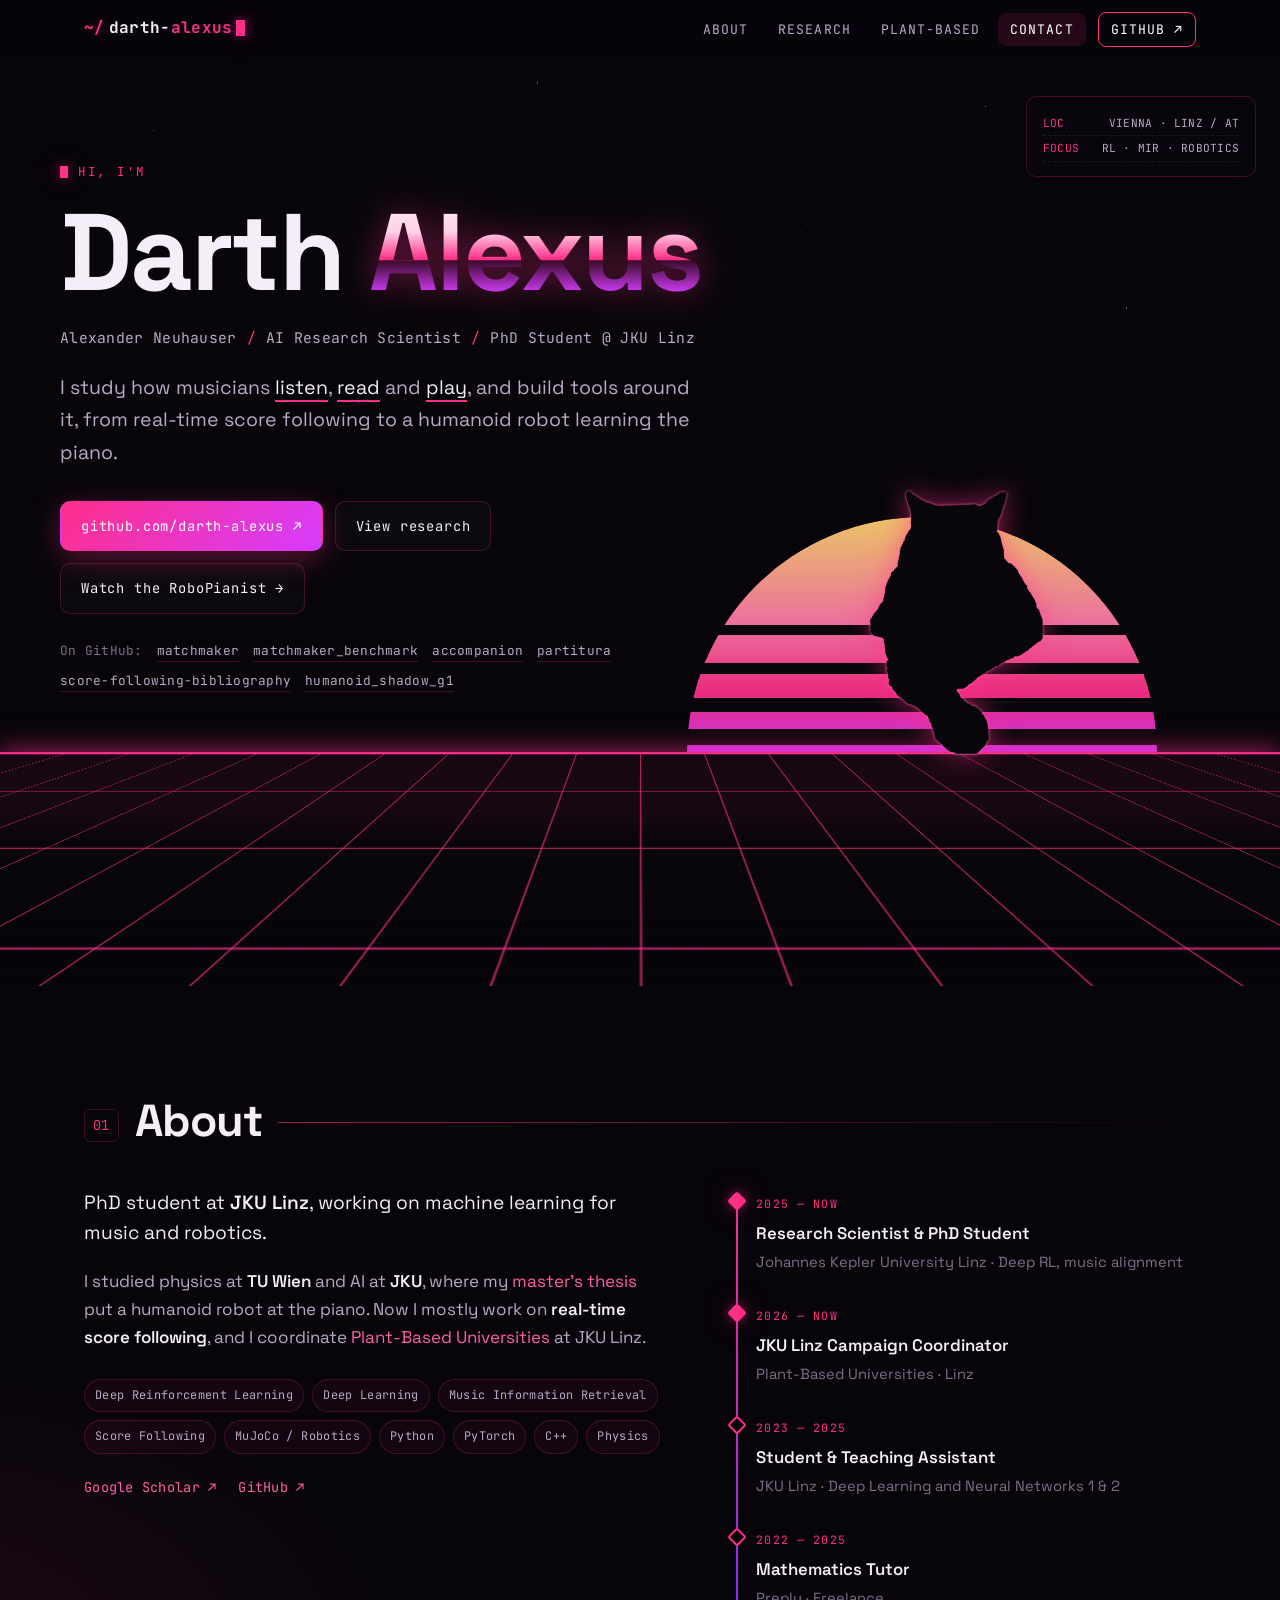
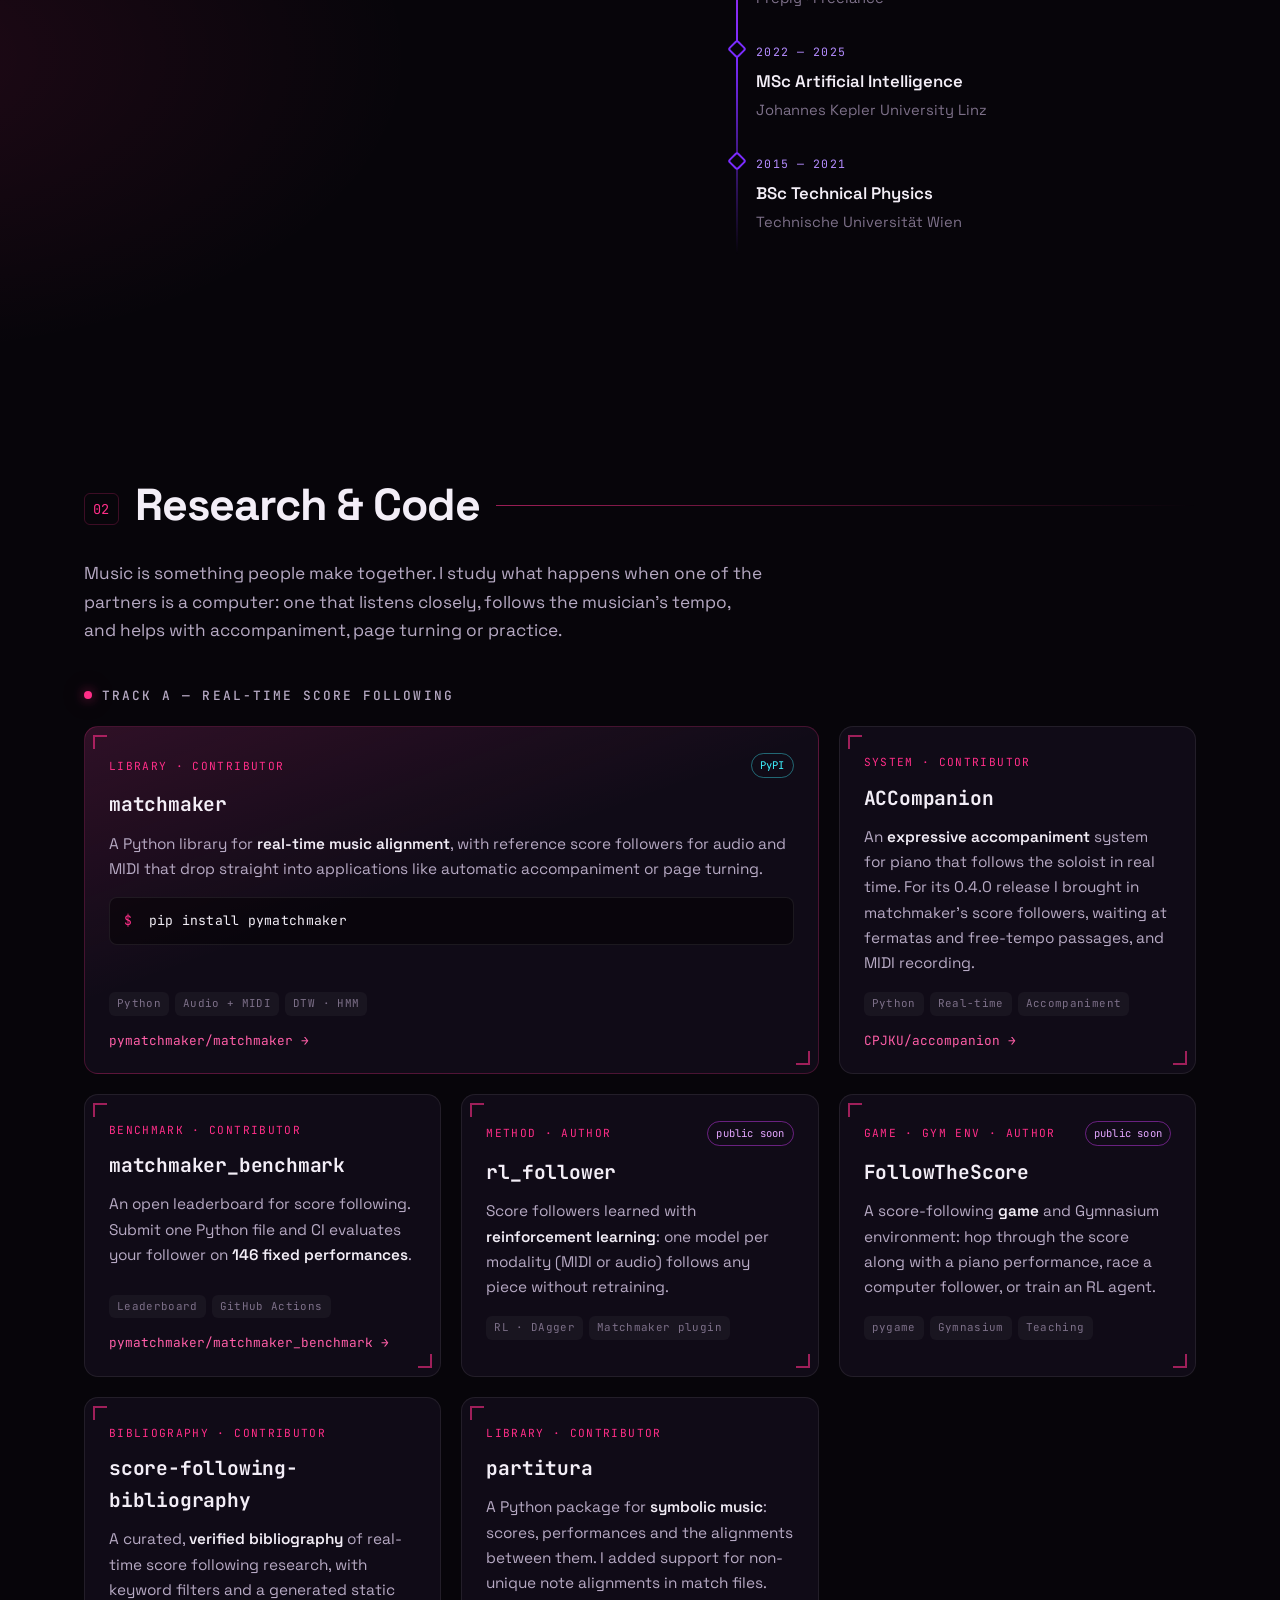
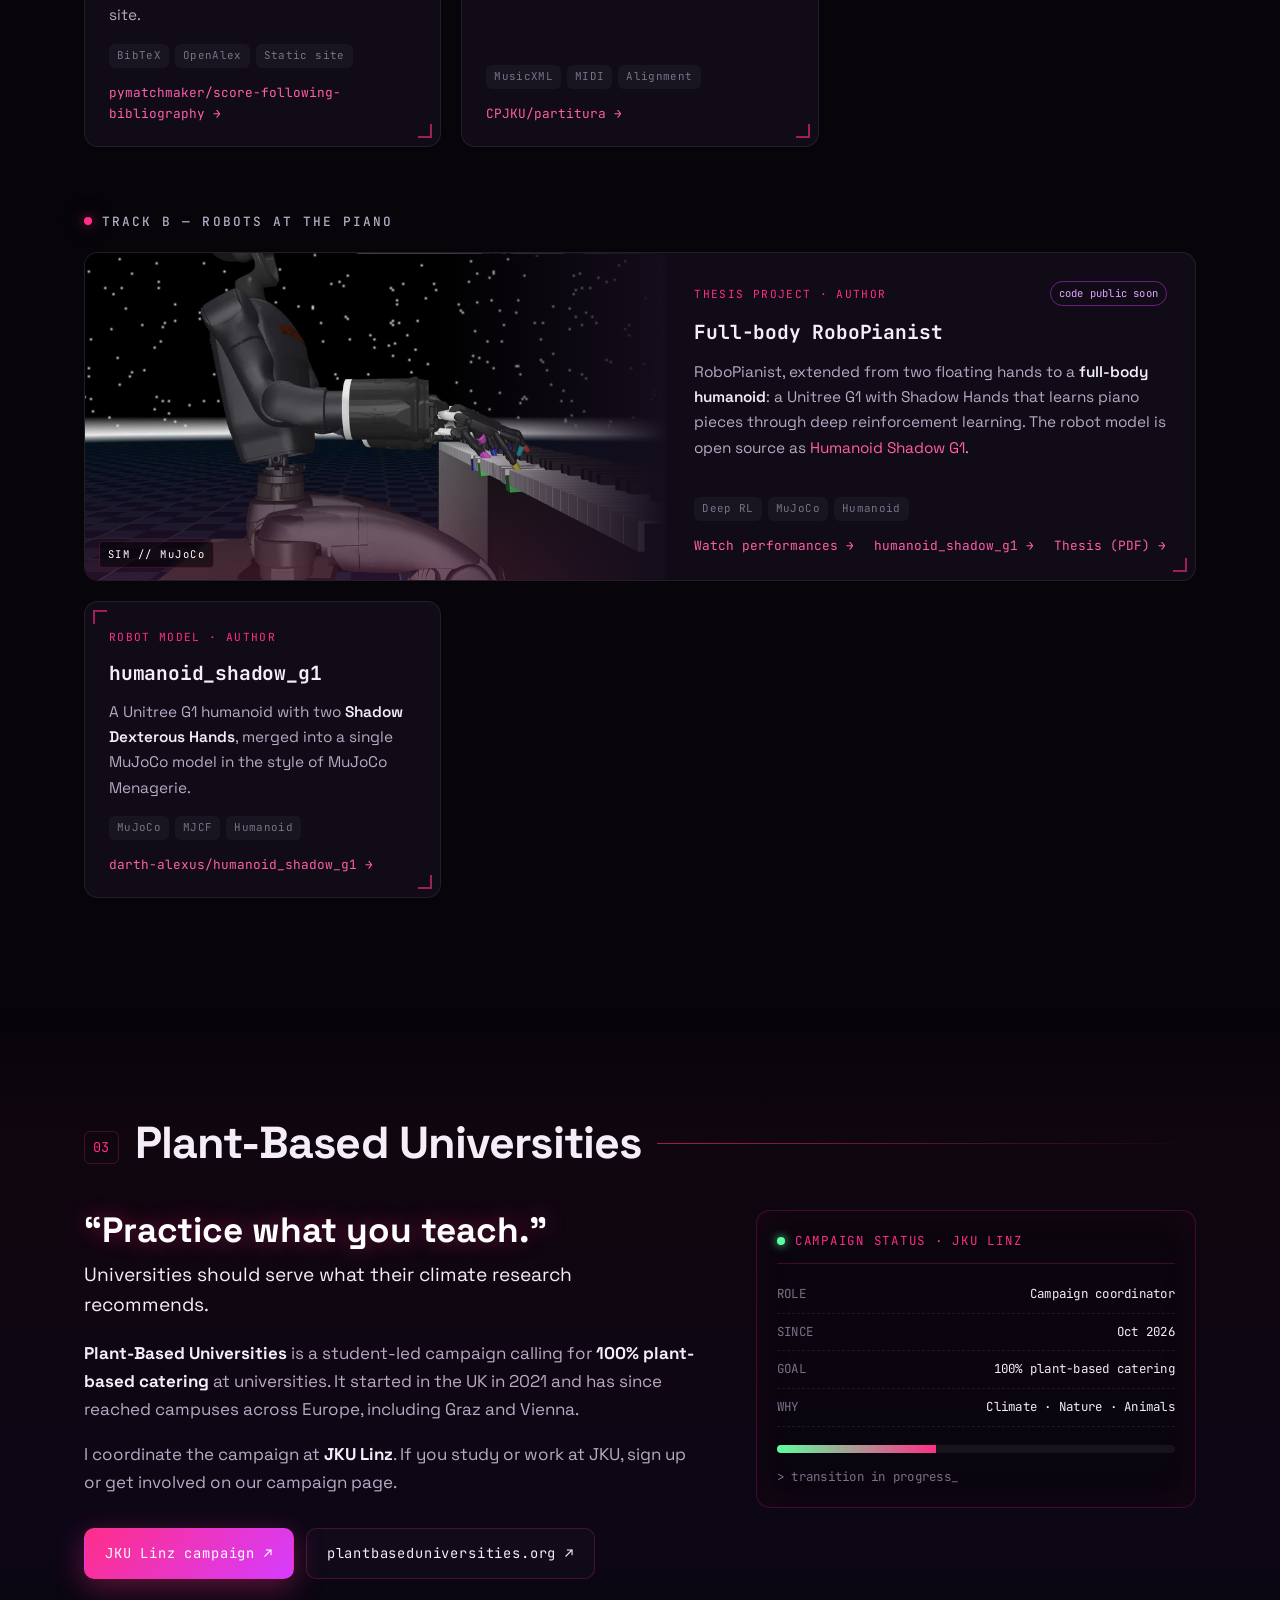
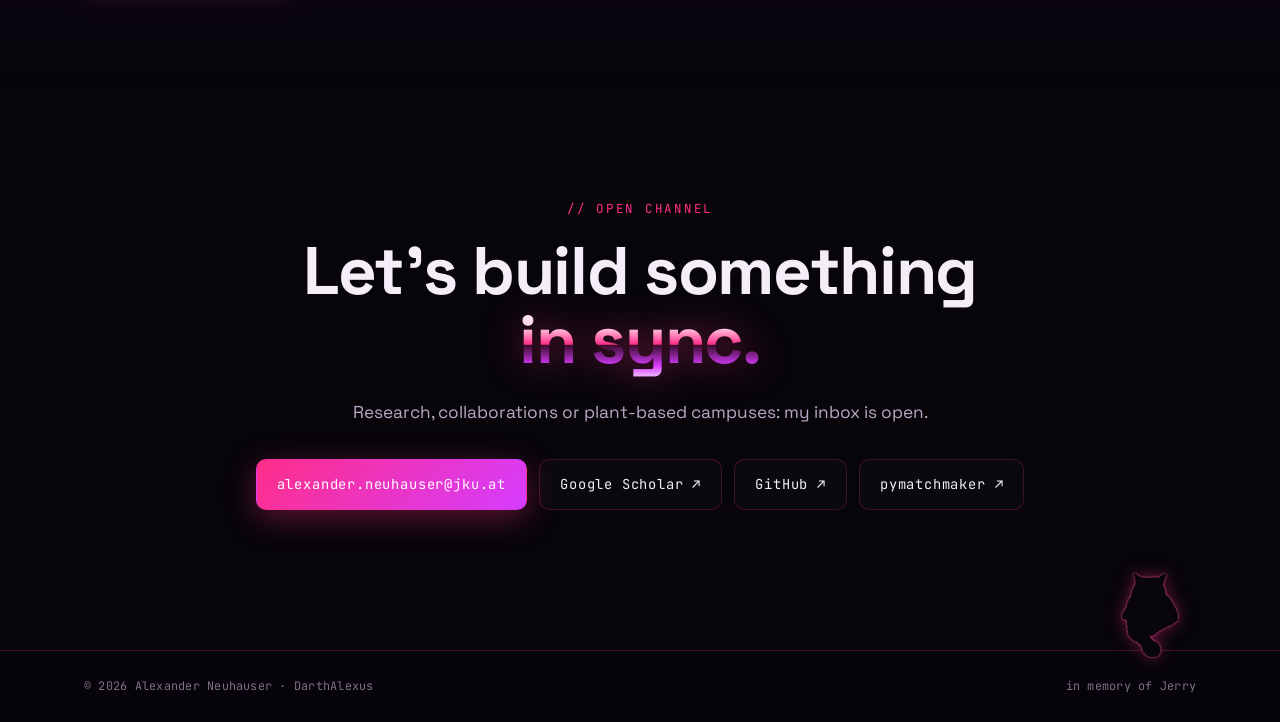
==== commit a0cc1b66: "One-line Darth Alexus title; add ACCompanion, partitura, humanoid_shadow_g1 cards" ====
--- a/index.html
+++ b/index.html
@@ -50,8 +50,7 @@
             <div class="hero-inner">
                 <p class="eyebrow mono"><span class="blink" aria-hidden="true"></span>Hi, I'm</p>
                 <h1 class="hero-title">
-                    <span class="line">Darth</span>
-                    <span class="line chrome">Alexus</span>
+                    <span class="line">Darth <span class="chrome">Alexus</span></span>
                 </h1>
                 <p class="hero-roles mono">
                     <span>Alexander Neuhauser</span><span class="sep">/</span>
@@ -72,6 +71,7 @@
                     <a href="https://github.com/pymatchmaker/matchmaker" target="_blank" rel="noopener">matchmaker</a>
                     <a href="https://github.com/pymatchmaker/matchmaker_benchmark" target="_blank" rel="noopener">matchmaker_benchmark</a>
                     <a href="https://github.com/CPJKU/accompanion" target="_blank" rel="noopener">accompanion</a>
+                    <a href="https://github.com/CPJKU/partitura" target="_blank" rel="noopener">partitura</a>
                     <a href="https://github.com/pymatchmaker/score-following-bibliography" target="_blank" rel="noopener">score-following-bibliography</a>
                     <a href="https://github.com/darth-alexus/humanoid_shadow_g1" target="_blank" rel="noopener">humanoid_shadow_g1</a>
                 </p>
@@ -193,6 +193,20 @@
 
                     <article class="card">
                         <div class="card-top">
+                            <span class="card-tag mono">System · contributor</span>
+                        </div>
+                        <h4>ACCompanion</h4>
+                        <p>
+                            An <strong>expressive accompaniment</strong> system for piano that follows the soloist in
+                            real time. For its 0.4.0 release I brought in matchmaker's score followers, waiting at
+                            fermatas and free-tempo passages, and MIDI recording.
+                        </p>
+                        <ul class="card-meta mono"><li>Python</li><li>Real-time</li><li>Accompaniment</li></ul>
+                        <a class="card-link" href="https://github.com/CPJKU/accompanion" target="_blank" rel="noopener">CPJKU/accompanion →</a>
+                    </article>
+
+                    <article class="card">
+                        <div class="card-top">
                             <span class="card-tag mono">Benchmark · contributor</span>
                         </div>
                         <h4>matchmaker_benchmark</h4>
@@ -241,6 +255,19 @@
                         </p>
                         <ul class="card-meta mono"><li>BibTeX</li><li>OpenAlex</li><li>Static site</li></ul>
                         <a class="card-link" href="https://github.com/pymatchmaker/score-following-bibliography" target="_blank" rel="noopener">pymatchmaker/score-following-bibliography →</a>
+                    </article>
+
+                    <article class="card">
+                        <div class="card-top">
+                            <span class="card-tag mono">Library · contributor</span>
+                        </div>
+                        <h4>partitura</h4>
+                        <p>
+                            A Python package for <strong>symbolic music</strong>: scores, performances and the
+                            alignments between them. I added support for non-unique note alignments in match files.
+                        </p>
+                        <ul class="card-meta mono"><li>MusicXML</li><li>MIDI</li><li>Alignment</li></ul>
+                        <a class="card-link" href="https://github.com/CPJKU/partitura" target="_blank" rel="noopener">CPJKU/partitura →</a>
                     </article>
                 </div>
 
@@ -272,6 +299,20 @@
                         </div>
                     </article>
                 </div>
+                <div class="cards cards-after">
+                    <article class="card">
+                        <div class="card-top">
+                            <span class="card-tag mono">Robot model · author</span>
+                        </div>
+                        <h4>humanoid_shadow_g1</h4>
+                        <p>
+                            A Unitree G1 humanoid with two <strong>Shadow Dexterous Hands</strong>, merged into a
+                            single MuJoCo model in the style of MuJoCo Menagerie.
+                        </p>
+                        <ul class="card-meta mono"><li>MuJoCo</li><li>MJCF</li><li>Humanoid</li></ul>
+                        <a class="card-link" href="https://github.com/darth-alexus/humanoid_shadow_g1" target="_blank" rel="noopener">darth-alexus/humanoid_shadow_g1 →</a>
+                    </article>
+                </div>
             </div>
         </section>
 
--- a/assets/css/synth.css
+++ b/assets/css/synth.css
@@ -233,6 +233,7 @@
     max-width: var(--maxw); margin: 0 auto; width: 100%;
 }
 .hero-inner > * { max-width: 640px; }
+.hero-inner > .hero-title { max-width: none; white-space: nowrap; }
 
 .eyebrow {
     color: var(--pink); font-size: 0.78rem; letter-spacing: 0.22em; margin: 0 0 18px;
@@ -441,6 +442,7 @@
 }
 
 .cards-robot { grid-template-columns: minmax(0, 1fr); }
+.cards-after { margin-top: 20px; }
 .card-wide { display: grid; grid-template-columns: minmax(0, 1.1fr) minmax(0, 1fr); padding: 0; }
 .card-media { position: relative; background: #000; min-height: 280px; }
 .card-media video { width: 100%; height: 100%; object-fit: cover; opacity: 0.92; }
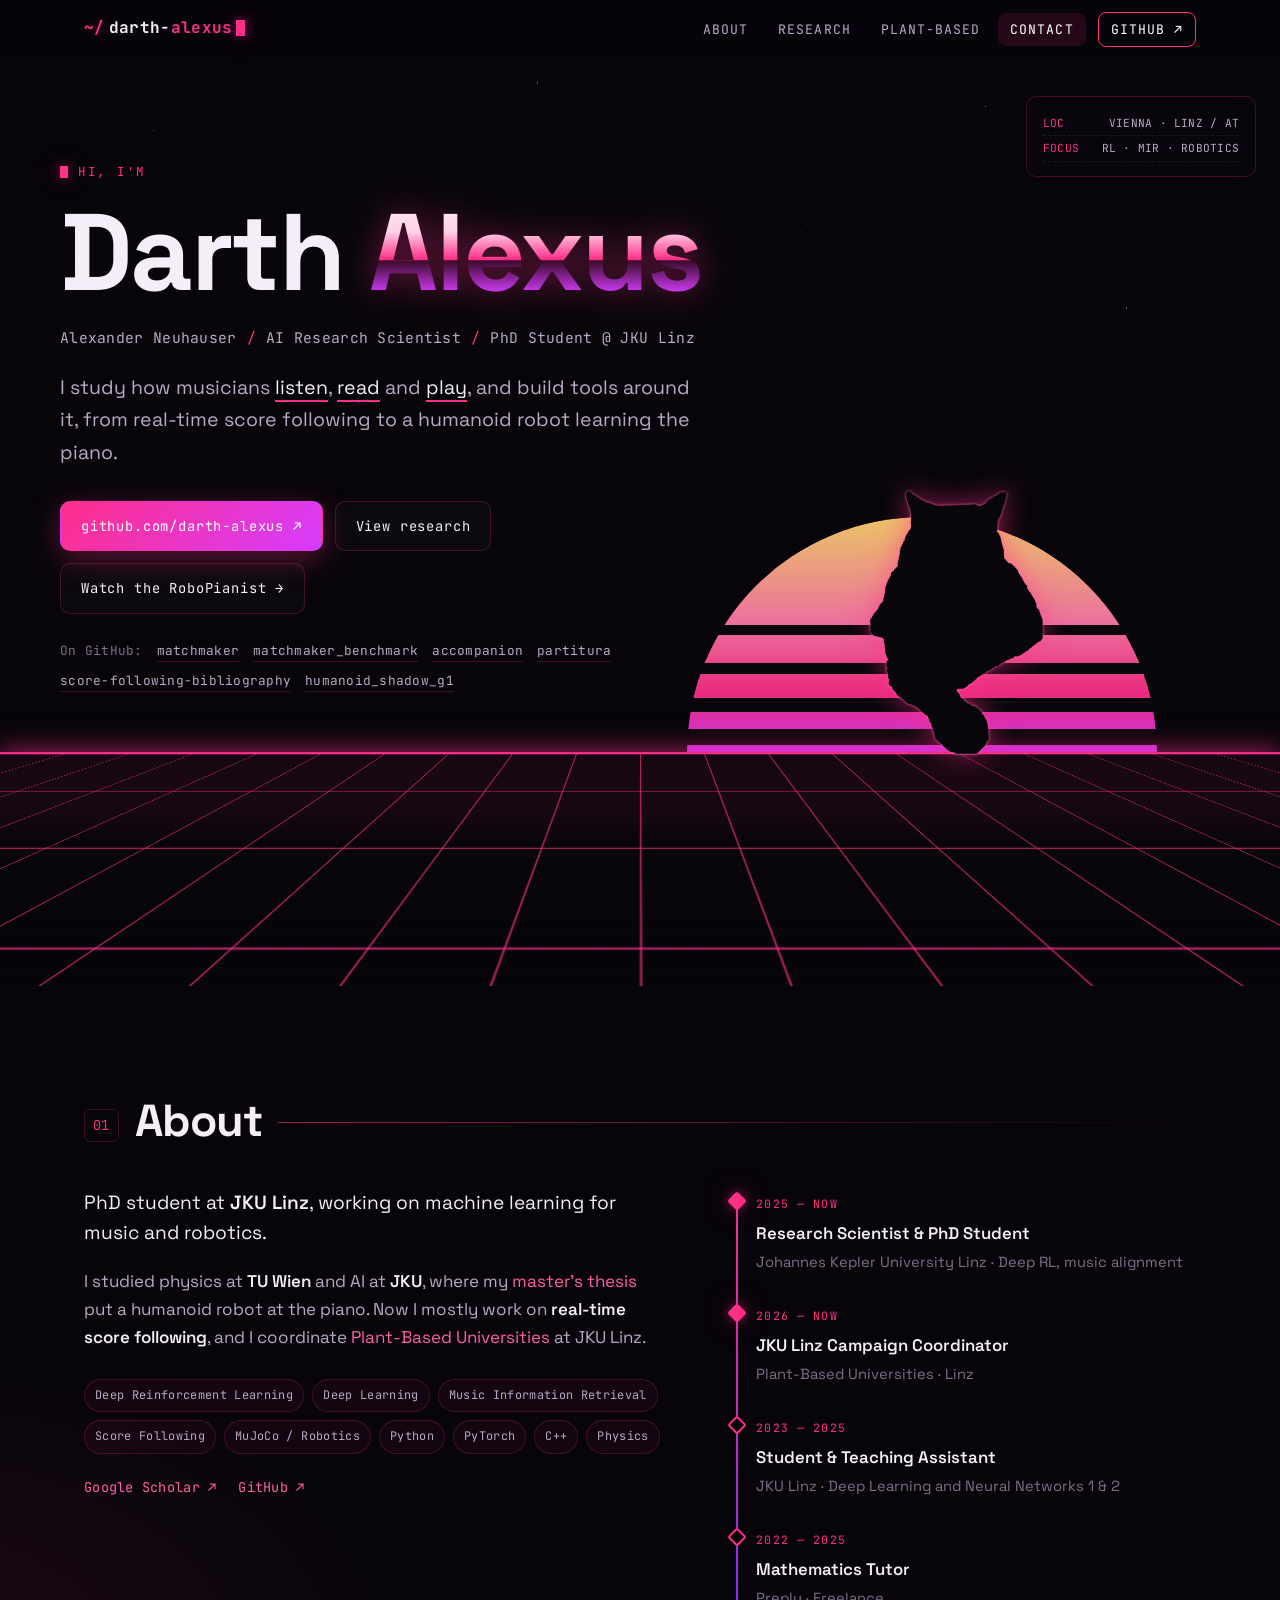
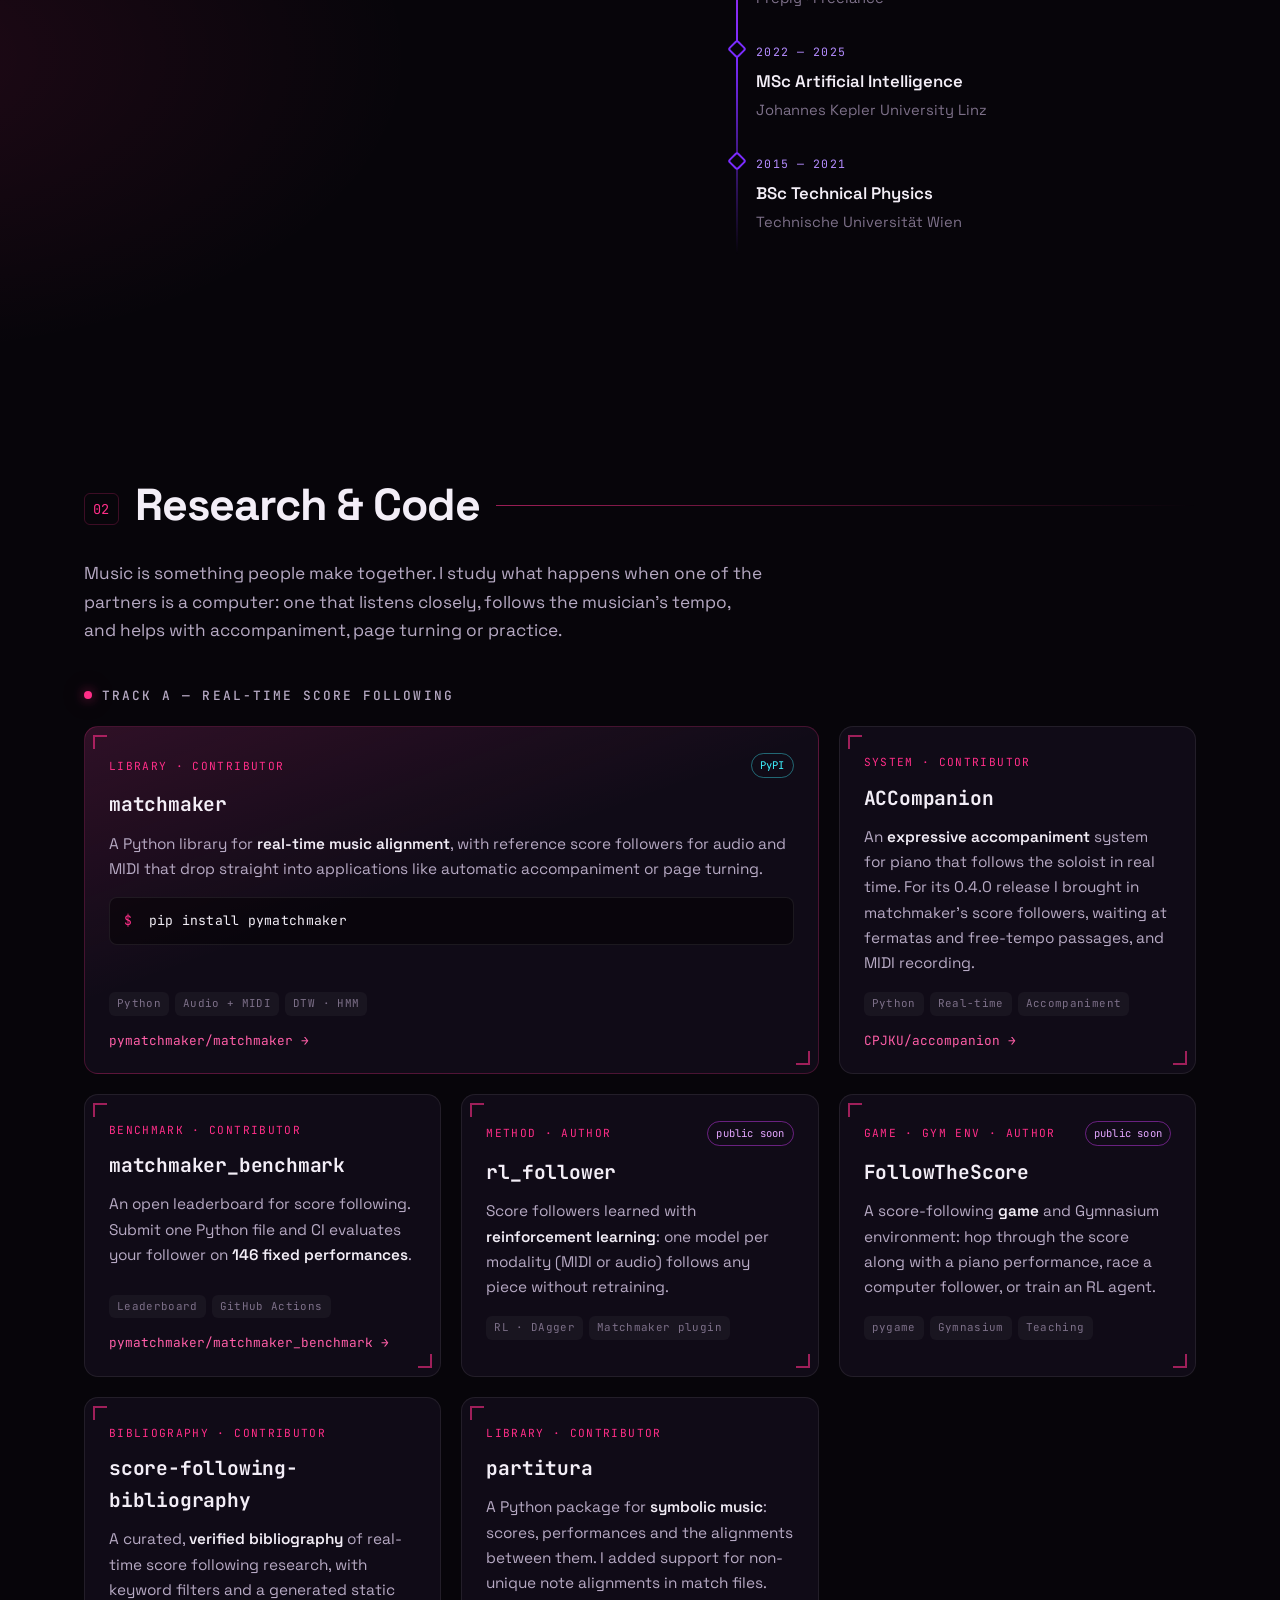
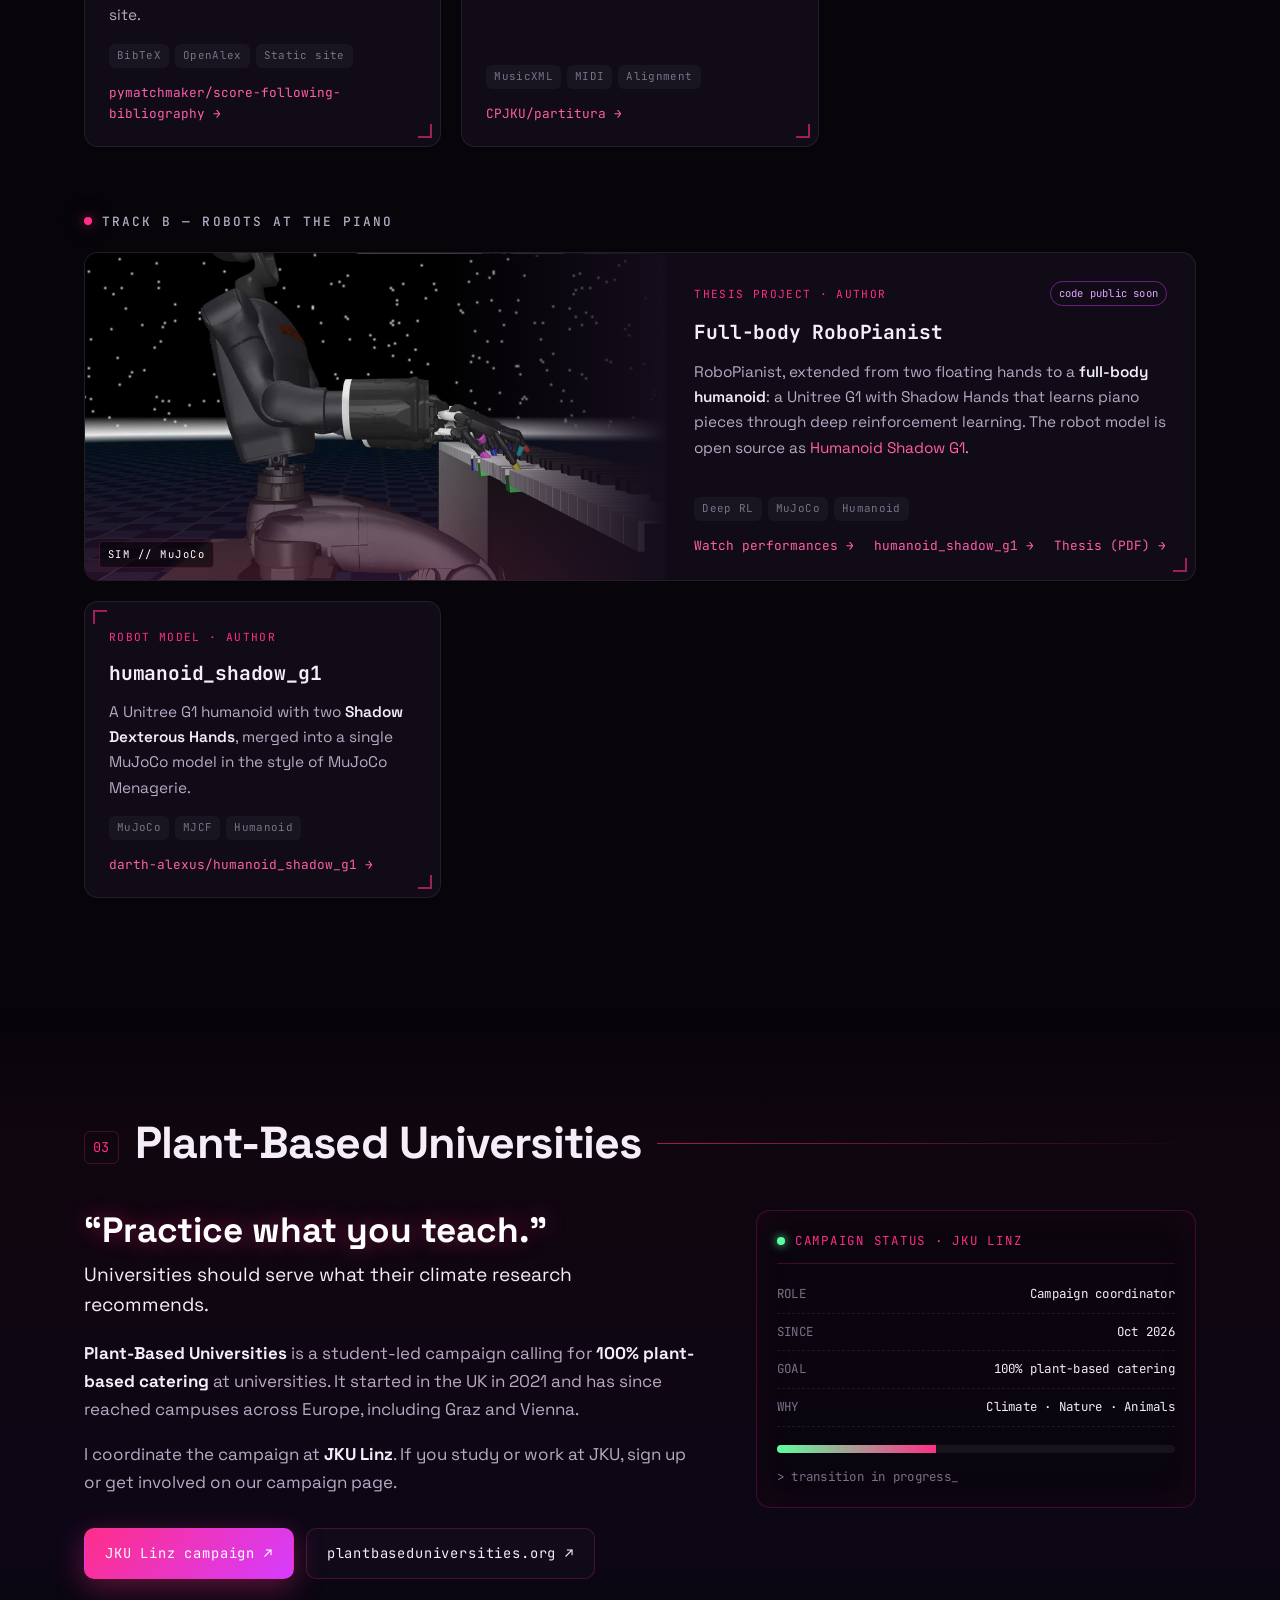
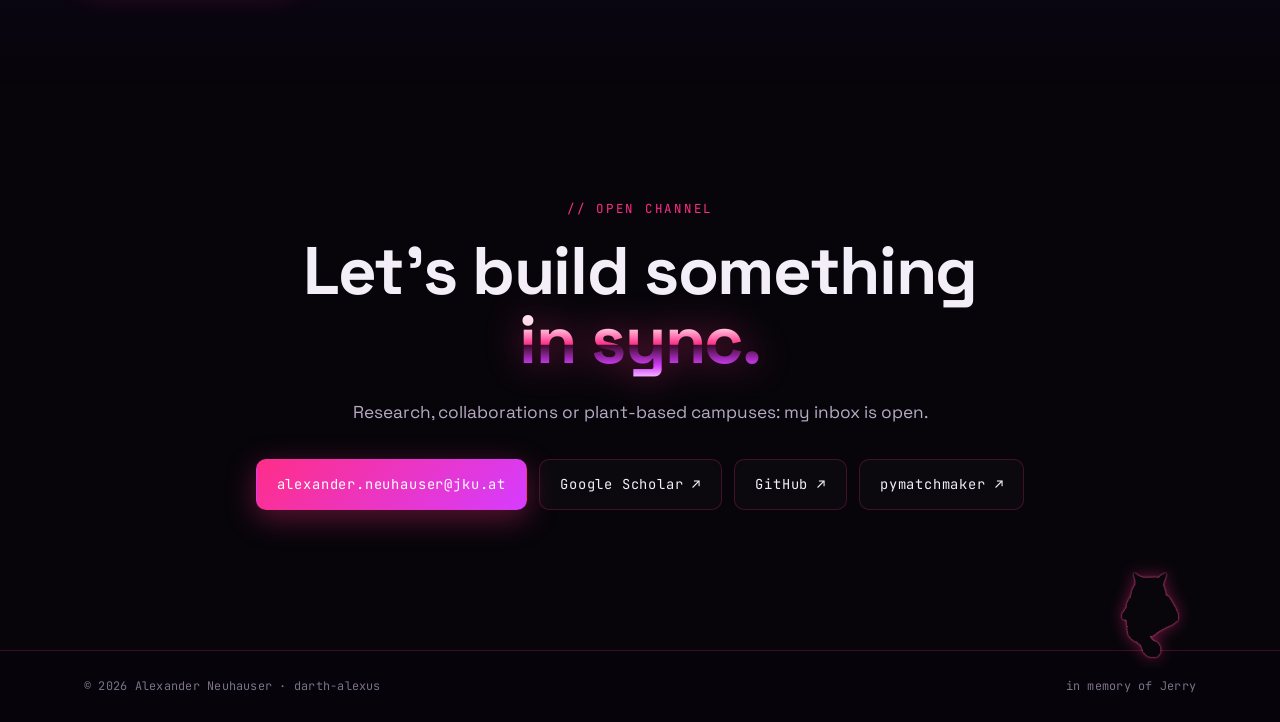
==== commit 3e46dad1: "Use darth-alexus in footer" ====
--- a/index.html
+++ b/index.html
@@ -3,7 +3,7 @@
 <head>
     <meta charset="UTF-8">
     <meta name="viewport" content="width=device-width, initial-scale=1.0">
-    <title>Alexander Neuhauser · DarthAlexus</title>
+    <title>darth-alexus</title>
     <meta name="description" content="Alexander Neuhauser — AI research scientist and PhD student at JKU Linz. Real-time score following, reinforcement learning and robotic piano performance.">
     <meta name="theme-color" content="#07050a">
     <link rel="shortcut icon" type="image/x-icon" href="favicon.ico">
@@ -381,7 +381,7 @@
 
     <footer class="site-footer">
         <div class="container footer-inner mono">
-            <span>&copy; <span id="year">2026</span> Alexander Neuhauser · DarthAlexus</span>
+            <span>&copy; <span id="year">2026</span> Alexander Neuhauser · darth-alexus</span>
             <span class="footer-note">in memory of Jerry</span>
         </div>
         <a class="footer-jerry" href="jerry.html" aria-label="Jerry"><img src="assets/img/jerry-silhouette.png" alt="" width="342" height="520"></a>
--- a/assets/css/synth.css
+++ b/assets/css/synth.css
@@ -603,3 +603,26 @@
     *, *::before, *::after { animation: none !important; transition: none !important; }
     .reveal { opacity: 1; transform: none; }
 }
+
+/* ---------- RoboPianist page ---------- */
+.rp-page { padding-top: clamp(120px, 16vh, 170px); }
+.rp-title { margin: 0 0 18px; font-size: clamp(2.2rem, 6vw, 4.4rem); line-height: 1.02; letter-spacing: -0.02em; }
+.rp-grid { display: grid; grid-template-columns: minmax(0, 1.6fr) minmax(0, 1fr); gap: 28px; margin-top: 40px; align-items: start; }
+.rp-player { margin: 0; border: 1px solid var(--line); border-radius: 14px; overflow: hidden; background: #000; box-shadow: 0 0 40px rgba(255, 46, 136, 0.12); }
+.rp-player video { display: block; width: 100%; aspect-ratio: 16 / 9; background: #000; }
+.rp-player figcaption { padding: 12px 16px; font-size: 0.78rem; color: var(--text-dim); display: flex; align-items: center; gap: 8px; border-top: 1px solid var(--line); }
+.rp-list-title { font-size: 1.3rem; margin: 0 0 14px; }
+.rp-list ul { list-style: none; margin: 0 0 22px; padding: 0; display: grid; gap: 6px; }
+.rp-item {
+    width: 100%; display: flex; justify-content: space-between; align-items: center; gap: 12px;
+    padding: 10px 14px; border-radius: 10px; border: 1px solid var(--line);
+    background: rgba(255, 255, 255, 0.02); color: var(--text); font: inherit; text-align: left; cursor: pointer;
+    transition: border-color .2s, background .2s;
+}
+.rp-item:hover { border-color: var(--pink); background: rgba(255, 46, 136, 0.08); }
+.rp-item.active { border-color: var(--pink); background: rgba(255, 46, 136, 0.14); box-shadow: var(--glow); }
+.rp-tag { font-size: 0.68rem; color: var(--text-mute); white-space: nowrap; }
+.rp-tag-done { color: var(--pink); }
+.rp-note { font-size: 0.85rem; color: var(--text-mute); margin: 0; }
+.rp-links { margin-top: 36px; }
+@media (max-width: 900px) { .rp-grid { grid-template-columns: minmax(0, 1fr); } }
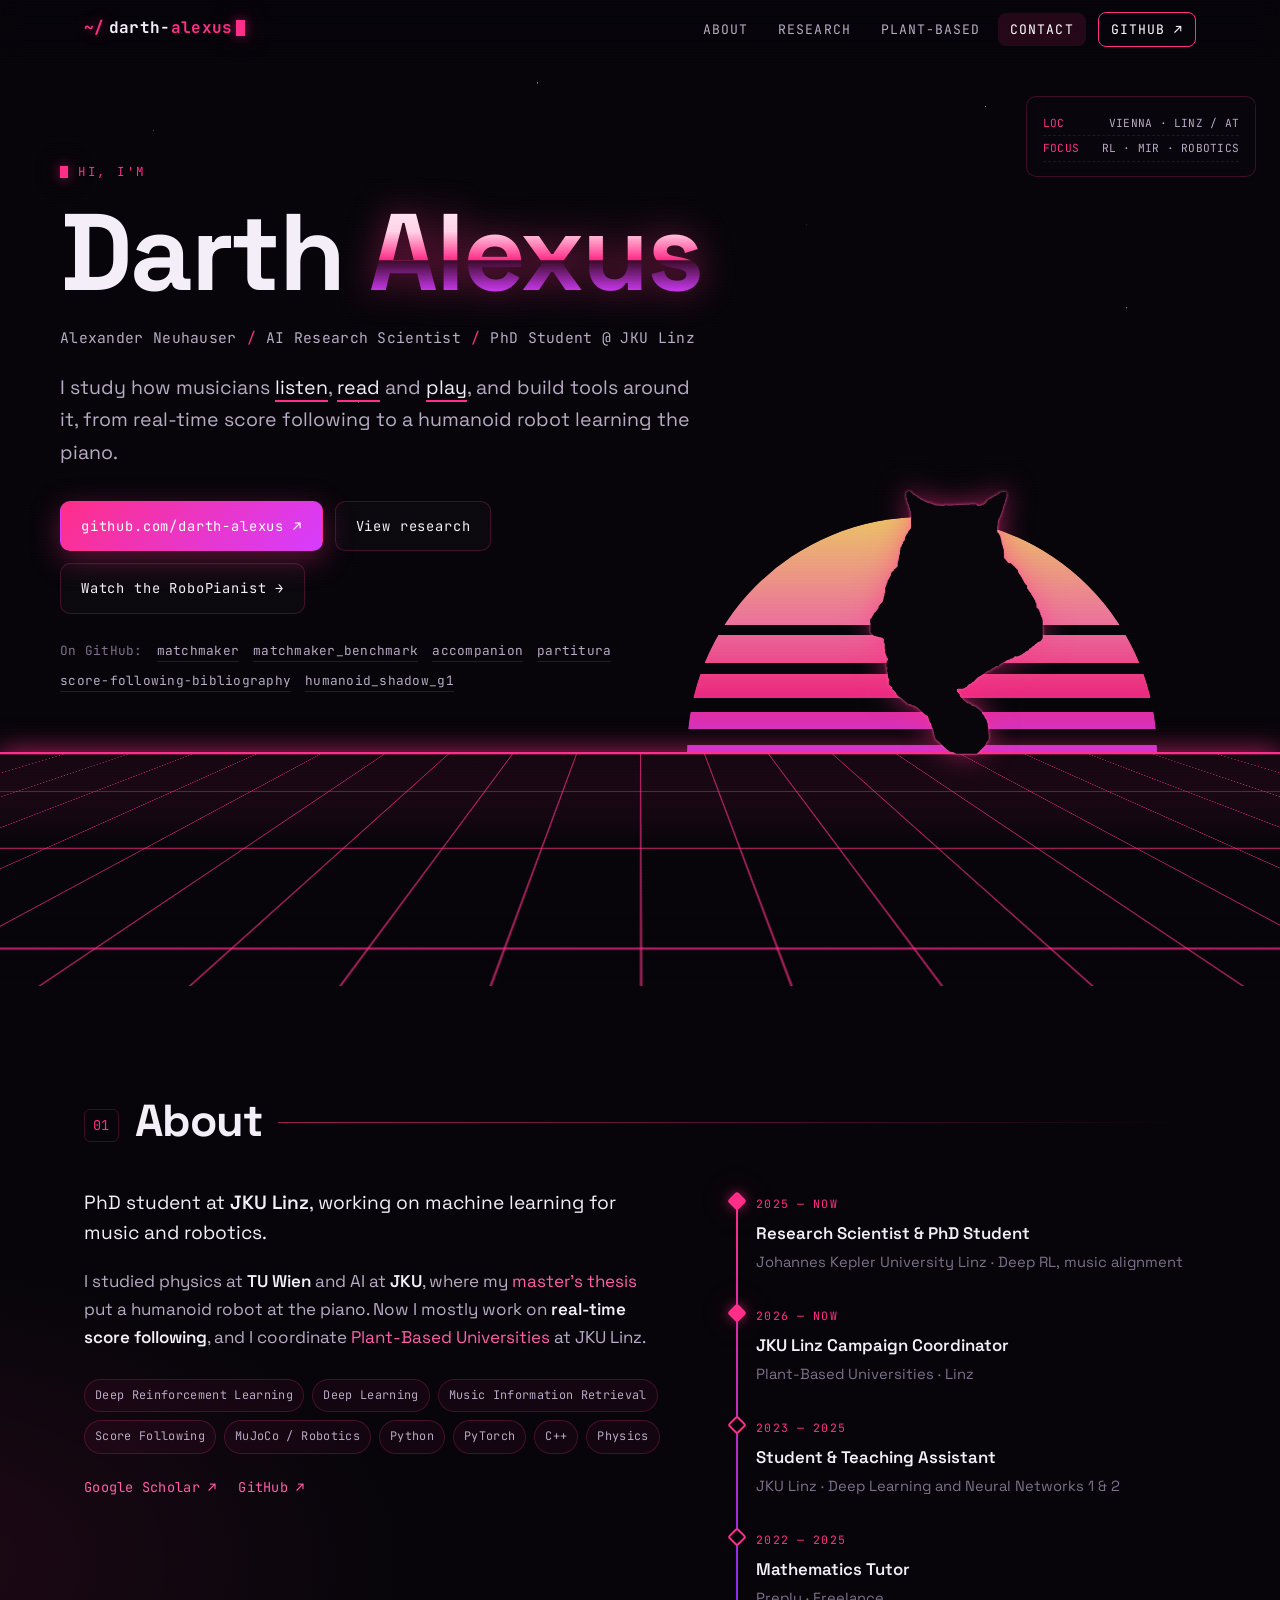
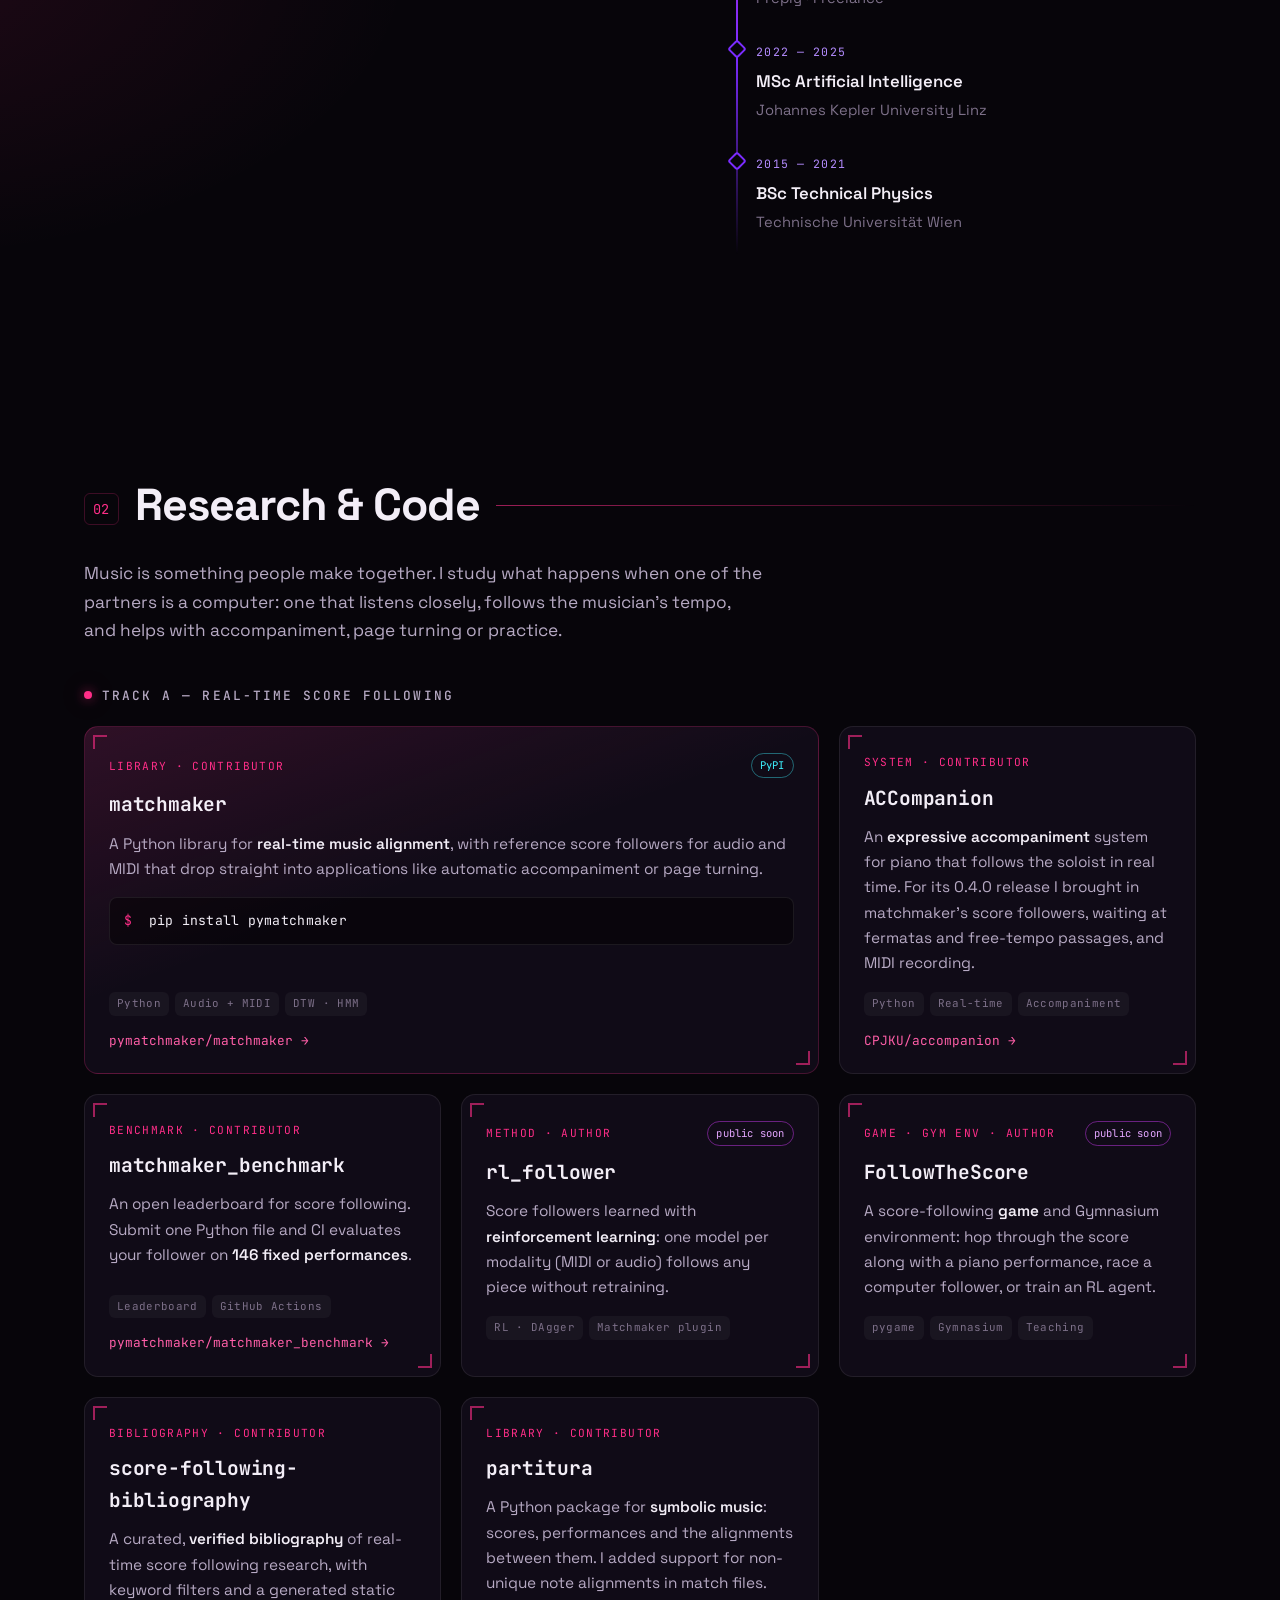
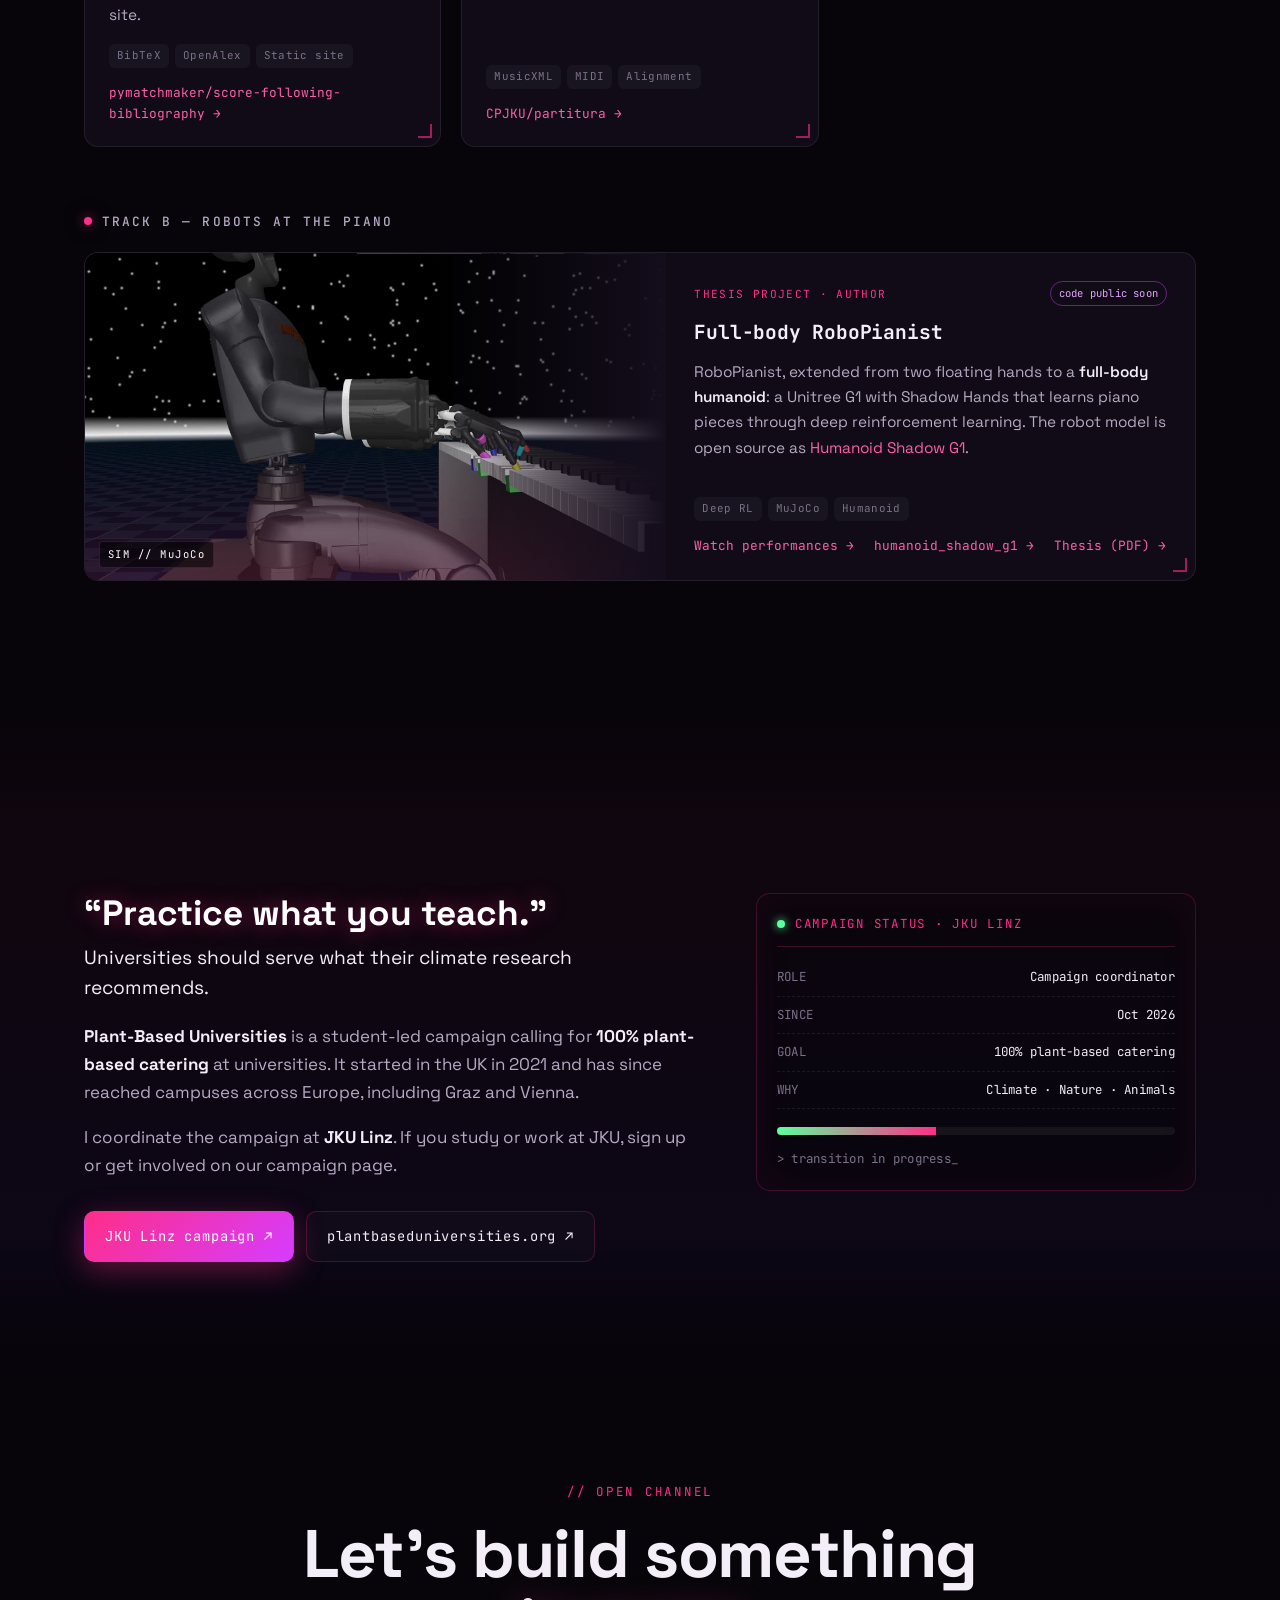
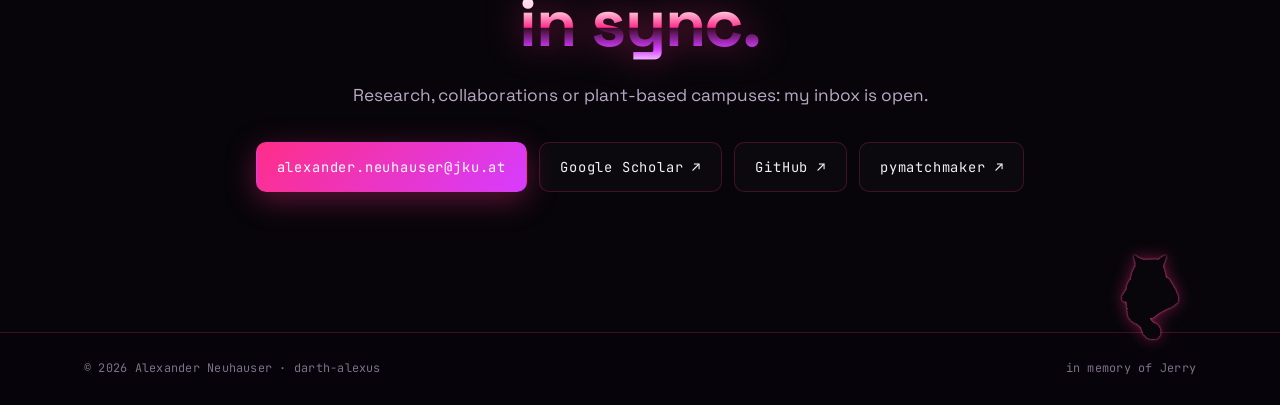
==== commit 19fe1e25: "Remove separate humanoid_shadow_g1 tile" ====
--- a/index.html
+++ b/index.html
@@ -299,20 +299,6 @@
                         </div>
                     </article>
                 </div>
-                <div class="cards cards-after">
-                    <article class="card">
-                        <div class="card-top">
-                            <span class="card-tag mono">Robot model · author</span>
-                        </div>
-                        <h4>humanoid_shadow_g1</h4>
-                        <p>
-                            A Unitree G1 humanoid with two <strong>Shadow Dexterous Hands</strong>, merged into a
-                            single MuJoCo model in the style of MuJoCo Menagerie.
-                        </p>
-                        <ul class="card-meta mono"><li>MuJoCo</li><li>MJCF</li><li>Humanoid</li></ul>
-                        <a class="card-link" href="https://github.com/darth-alexus/humanoid_shadow_g1" target="_blank" rel="noopener">darth-alexus/humanoid_shadow_g1 →</a>
-                    </article>
-                </div>
             </div>
         </section>
 
--- a/assets/css/synth.css
+++ b/assets/css/synth.css
@@ -442,7 +442,6 @@
 }
 
 .cards-robot { grid-template-columns: minmax(0, 1fr); }
-.cards-after { margin-top: 20px; }
 .card-wide { display: grid; grid-template-columns: minmax(0, 1.1fr) minmax(0, 1fr); padding: 0; }
 .card-media { position: relative; background: #000; min-height: 280px; }
 .card-media video { width: 100%; height: 100%; object-fit: cover; opacity: 0.92; }
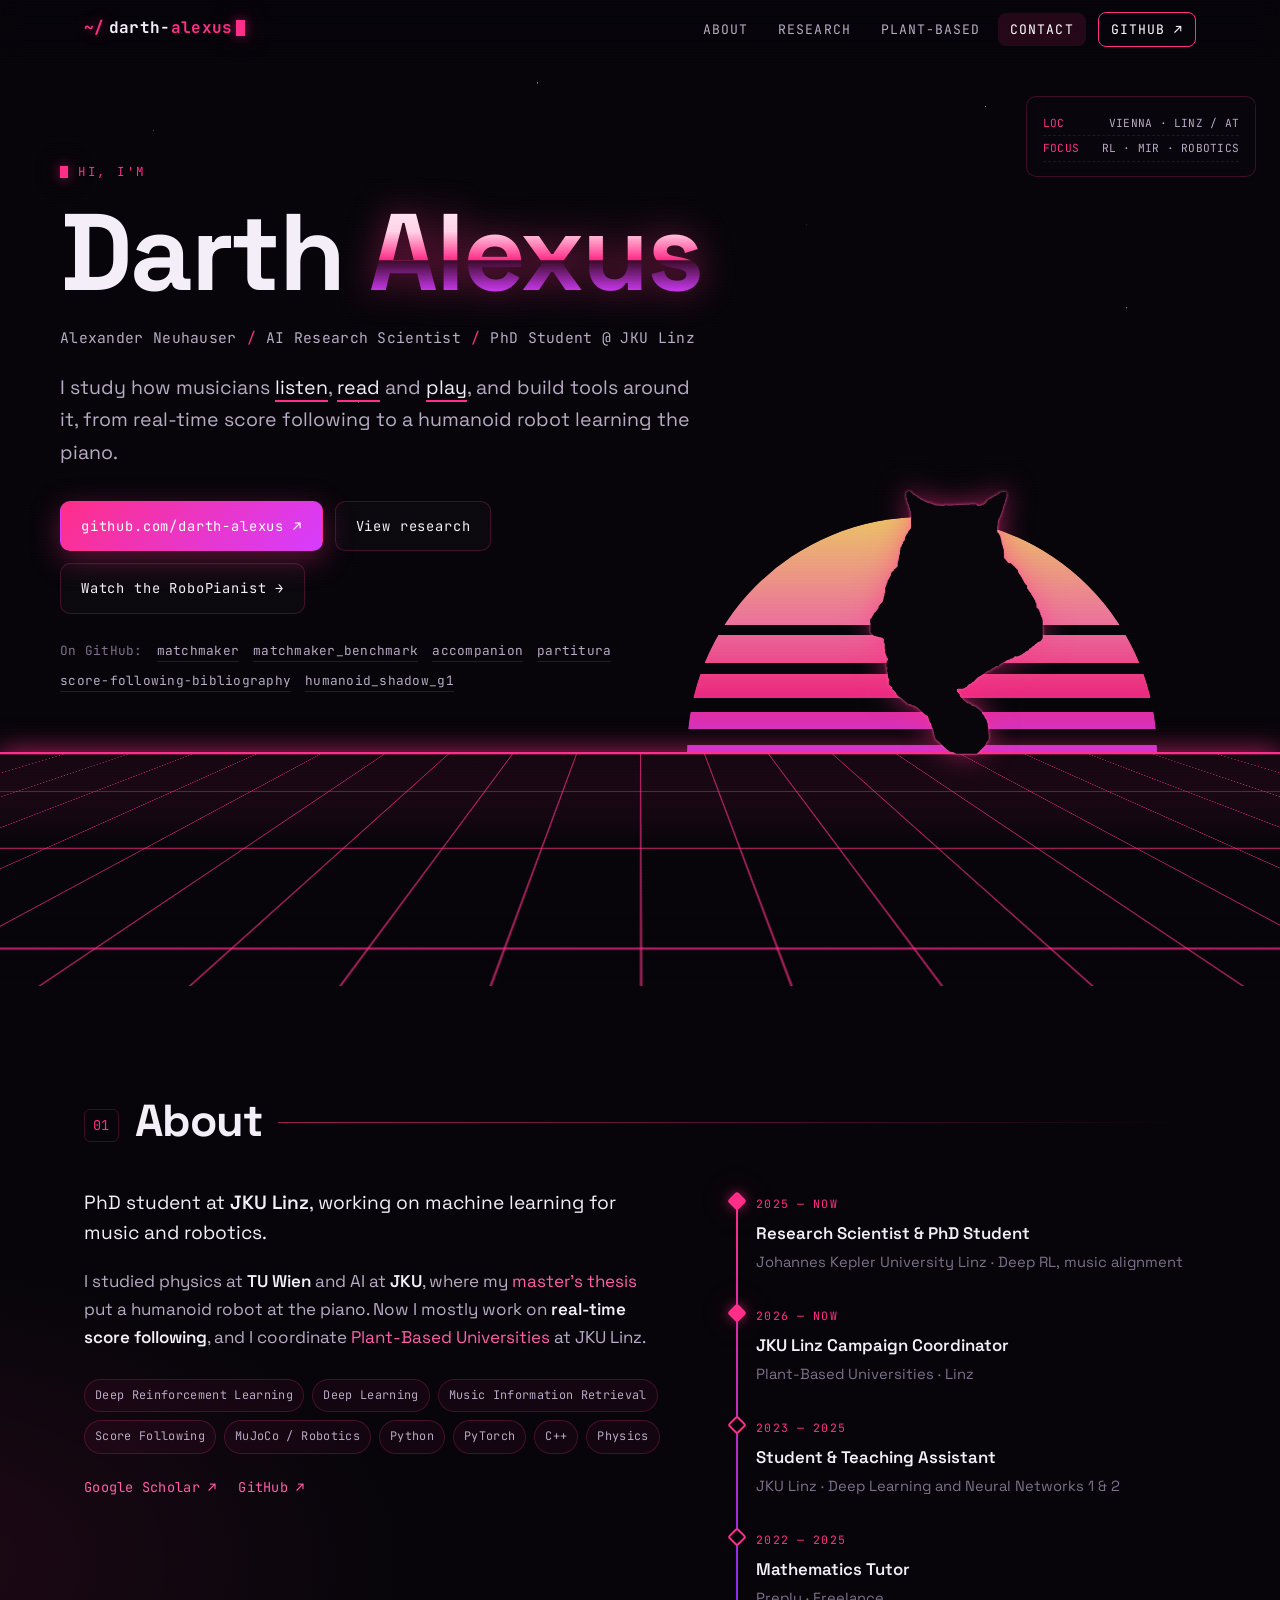
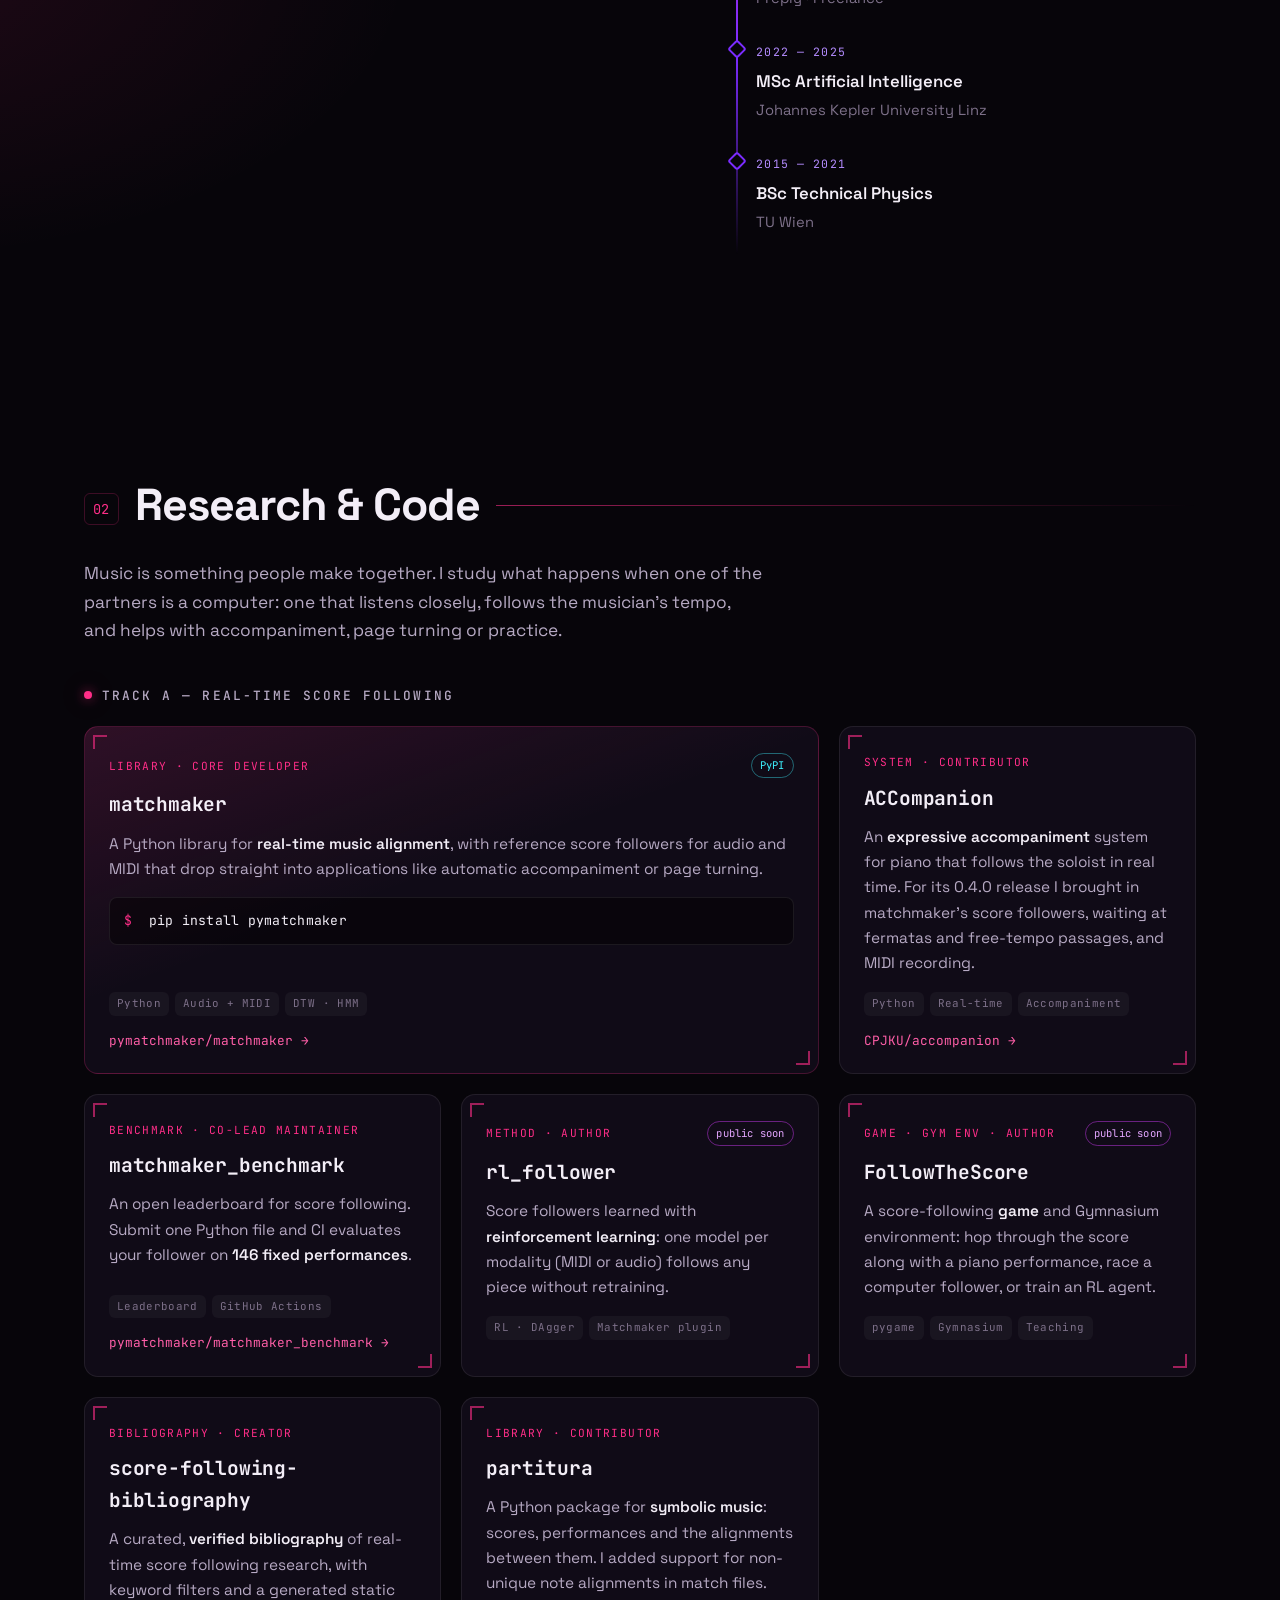
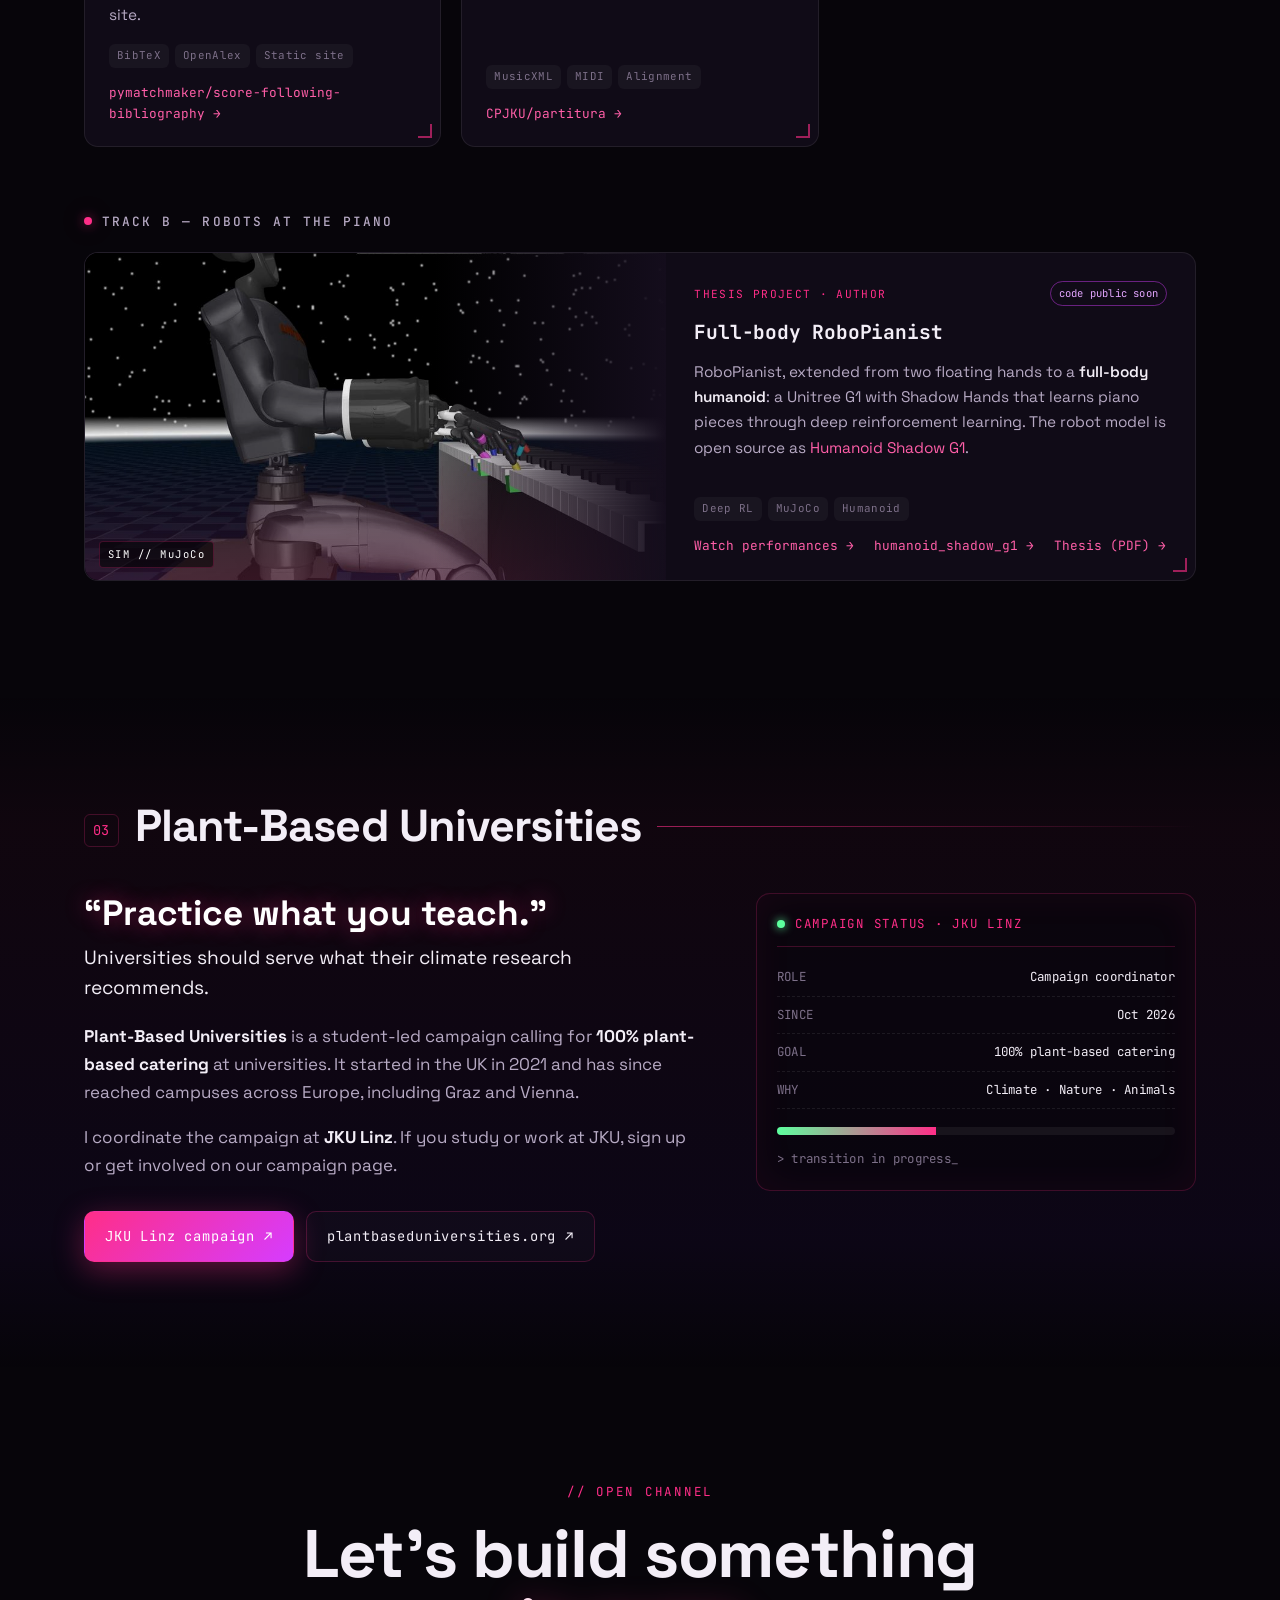
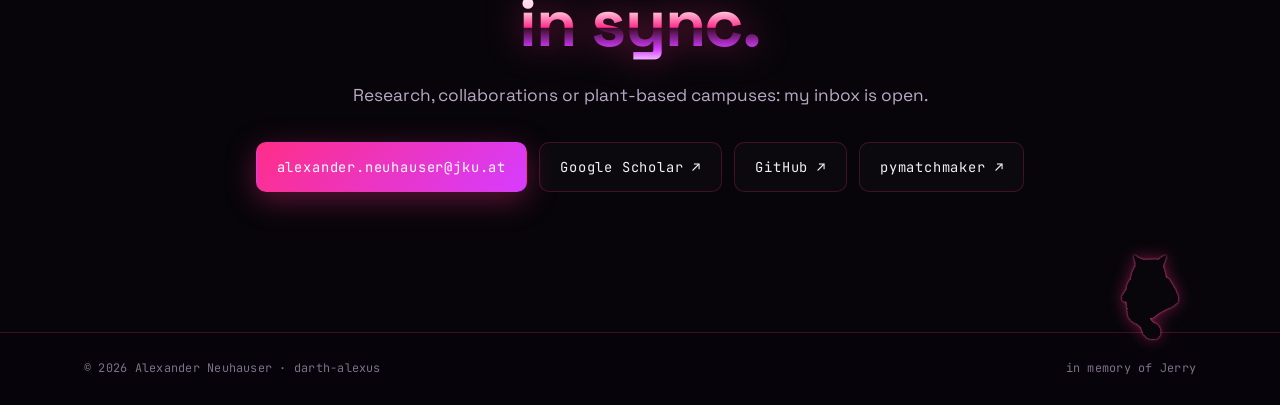
==== commit 90a7fc77: "Align project roles with CV, use TU Wien name" ====
--- a/index.html
+++ b/index.html
@@ -151,7 +151,7 @@
                         <li class="tl-item edu">
                             <span class="tl-date mono">2015 — 2021</span>
                             <h3>BSc Technical Physics</h3>
-                            <p>Technische Universität Wien</p>
+                            <p>TU Wien</p>
                         </li>
                     </ol>
                 </div>
@@ -177,7 +177,7 @@
                 <div class="cards">
                     <article class="card card-feature">
                         <div class="card-top">
-                            <span class="card-tag mono">Library · contributor</span>
+                            <span class="card-tag mono">Library · core developer</span>
                             <span class="card-status mono">PyPI</span>
                         </div>
                         <h4>matchmaker</h4>
@@ -207,7 +207,7 @@
 
                     <article class="card">
                         <div class="card-top">
-                            <span class="card-tag mono">Benchmark · contributor</span>
+                            <span class="card-tag mono">Benchmark · co-lead maintainer</span>
                         </div>
                         <h4>matchmaker_benchmark</h4>
                         <p>
@@ -246,7 +246,7 @@
 
                     <article class="card">
                         <div class="card-top">
-                            <span class="card-tag mono">Bibliography · contributor</span>
+                            <span class="card-tag mono">Bibliography · creator</span>
                         </div>
                         <h4>score-following-bibliography</h4>
                         <p>
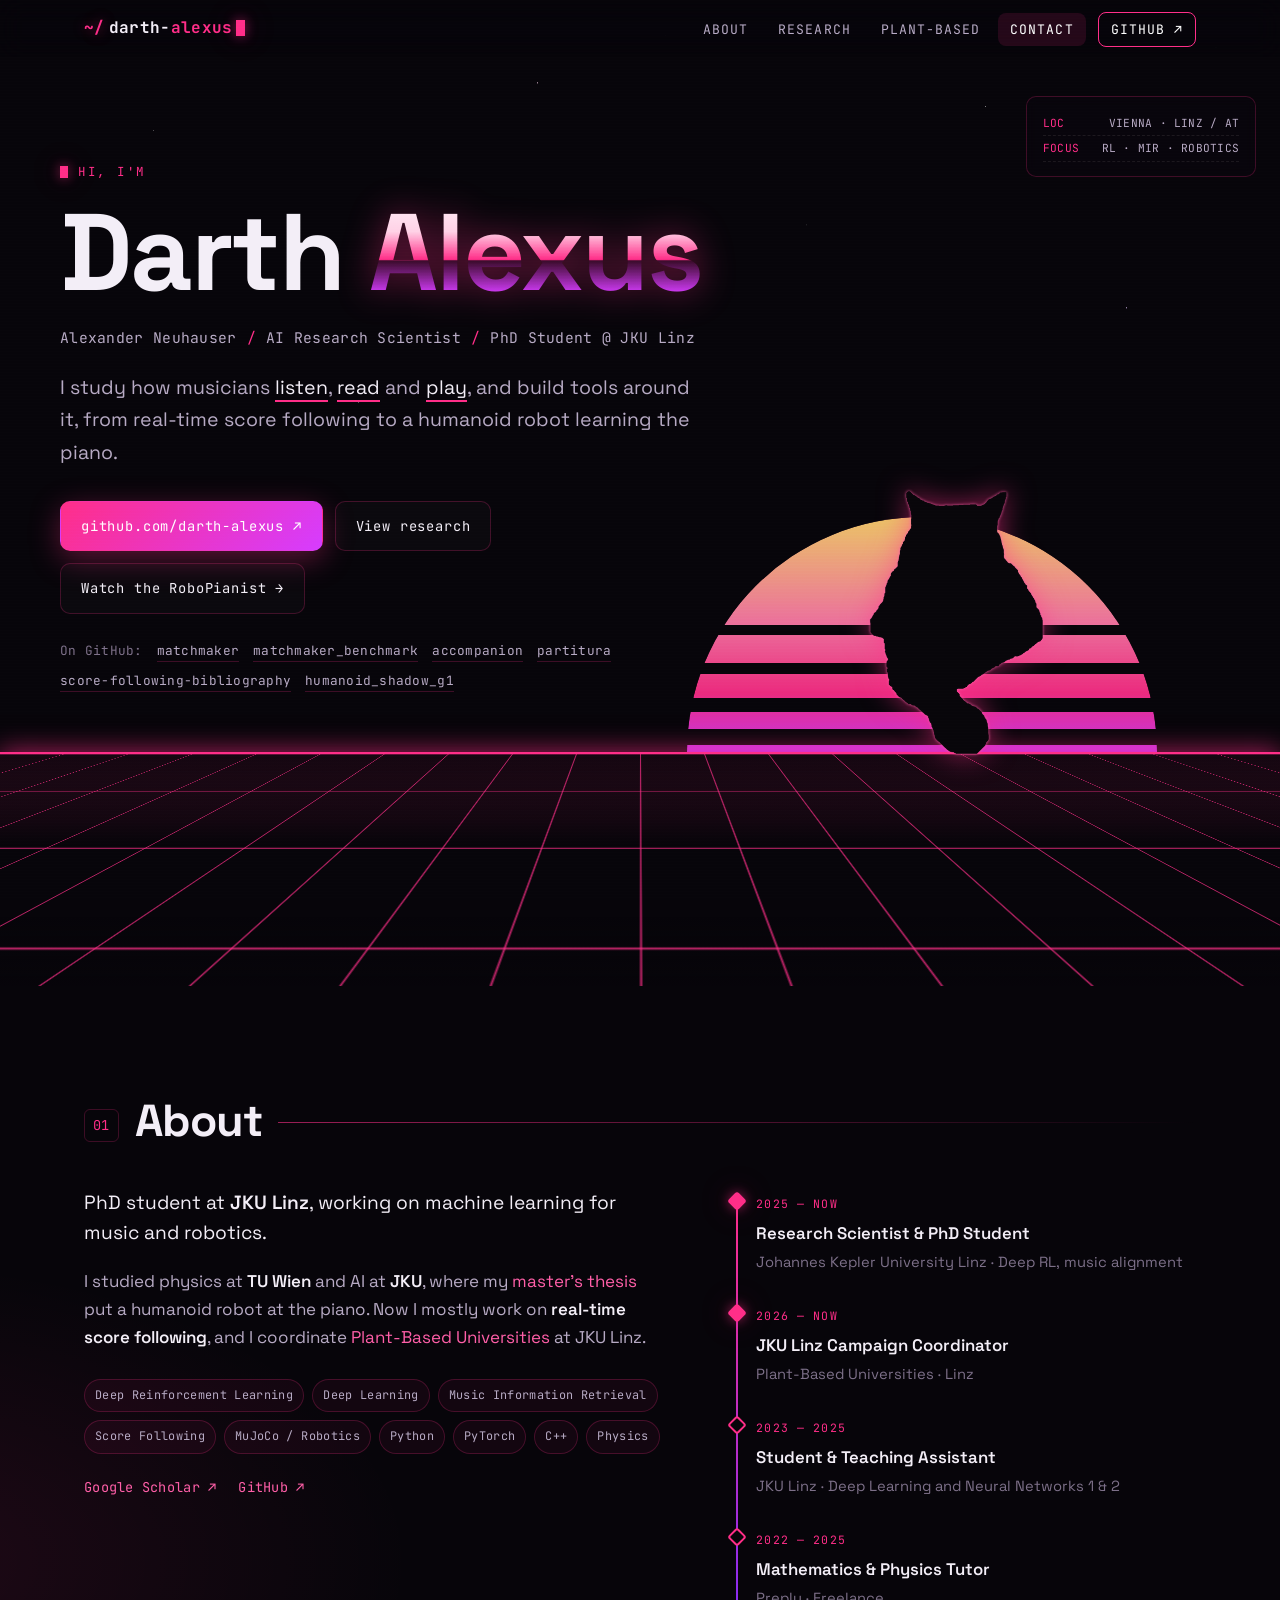
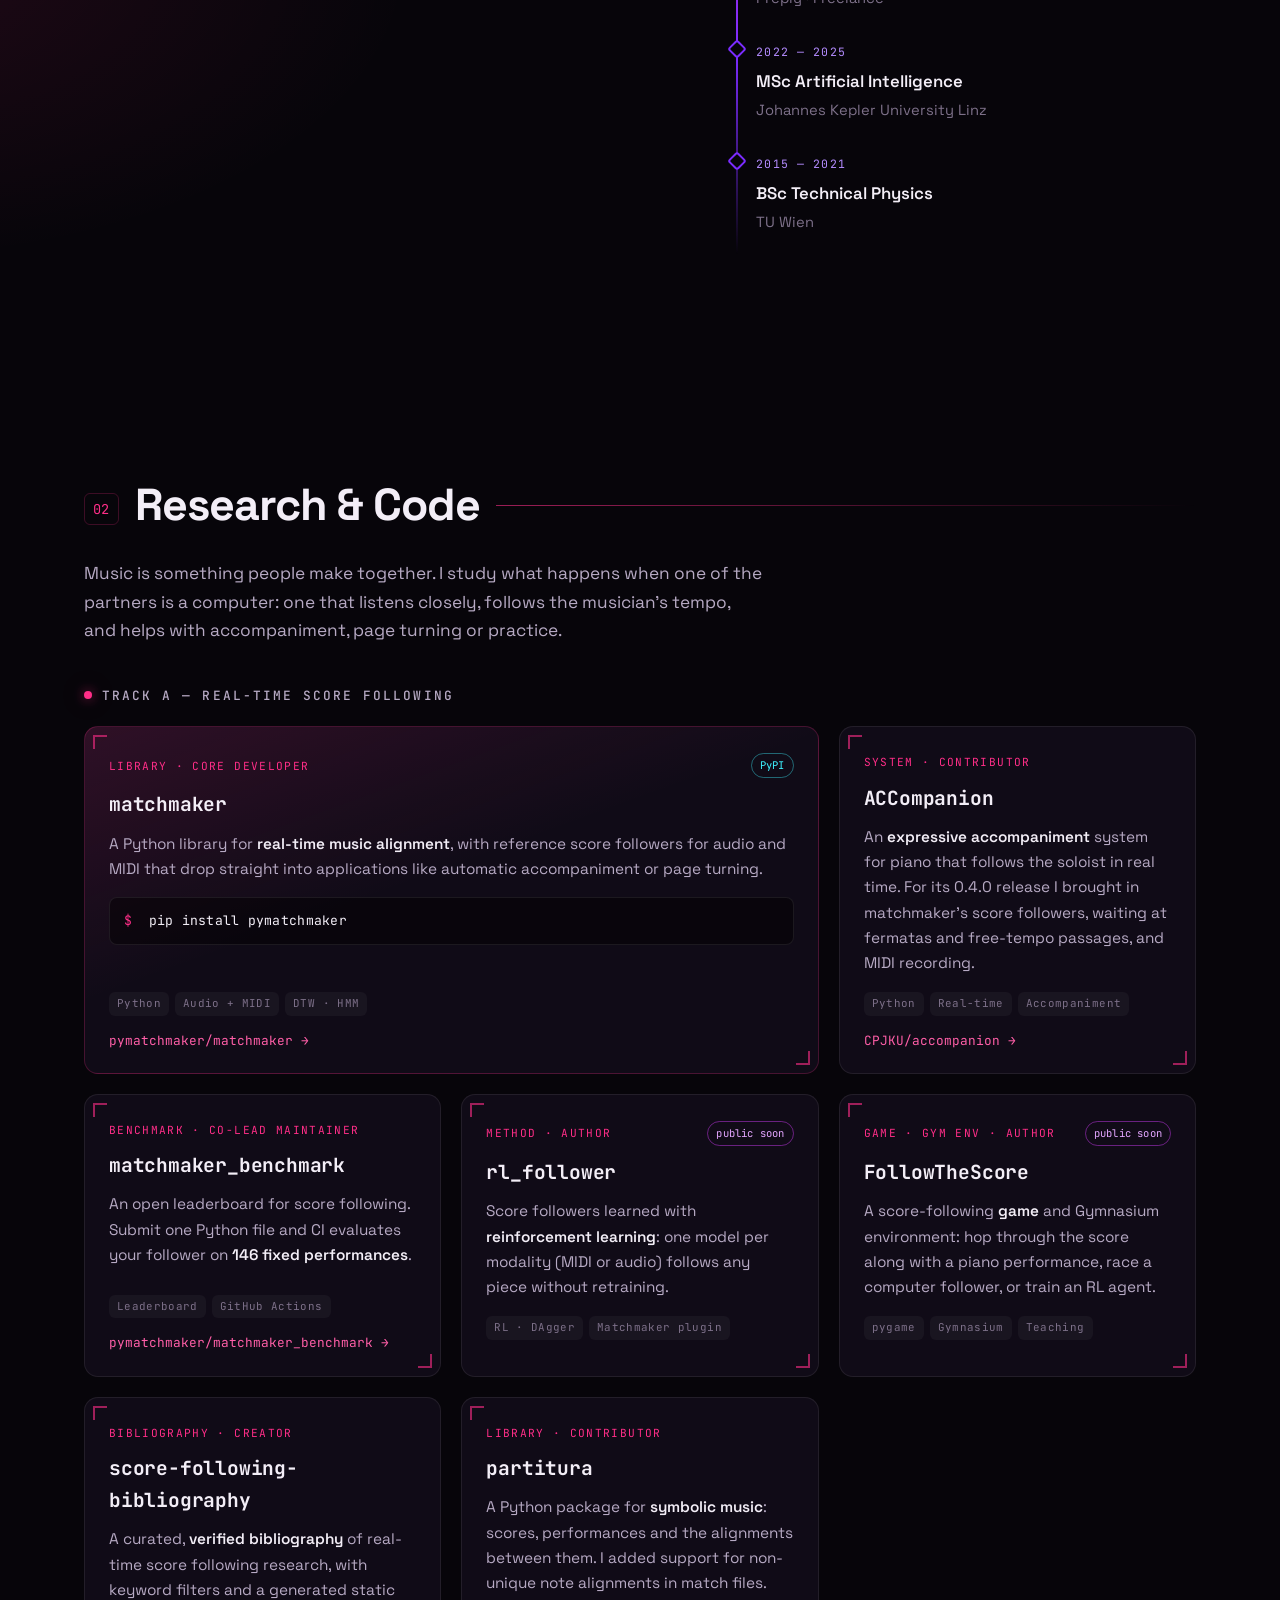
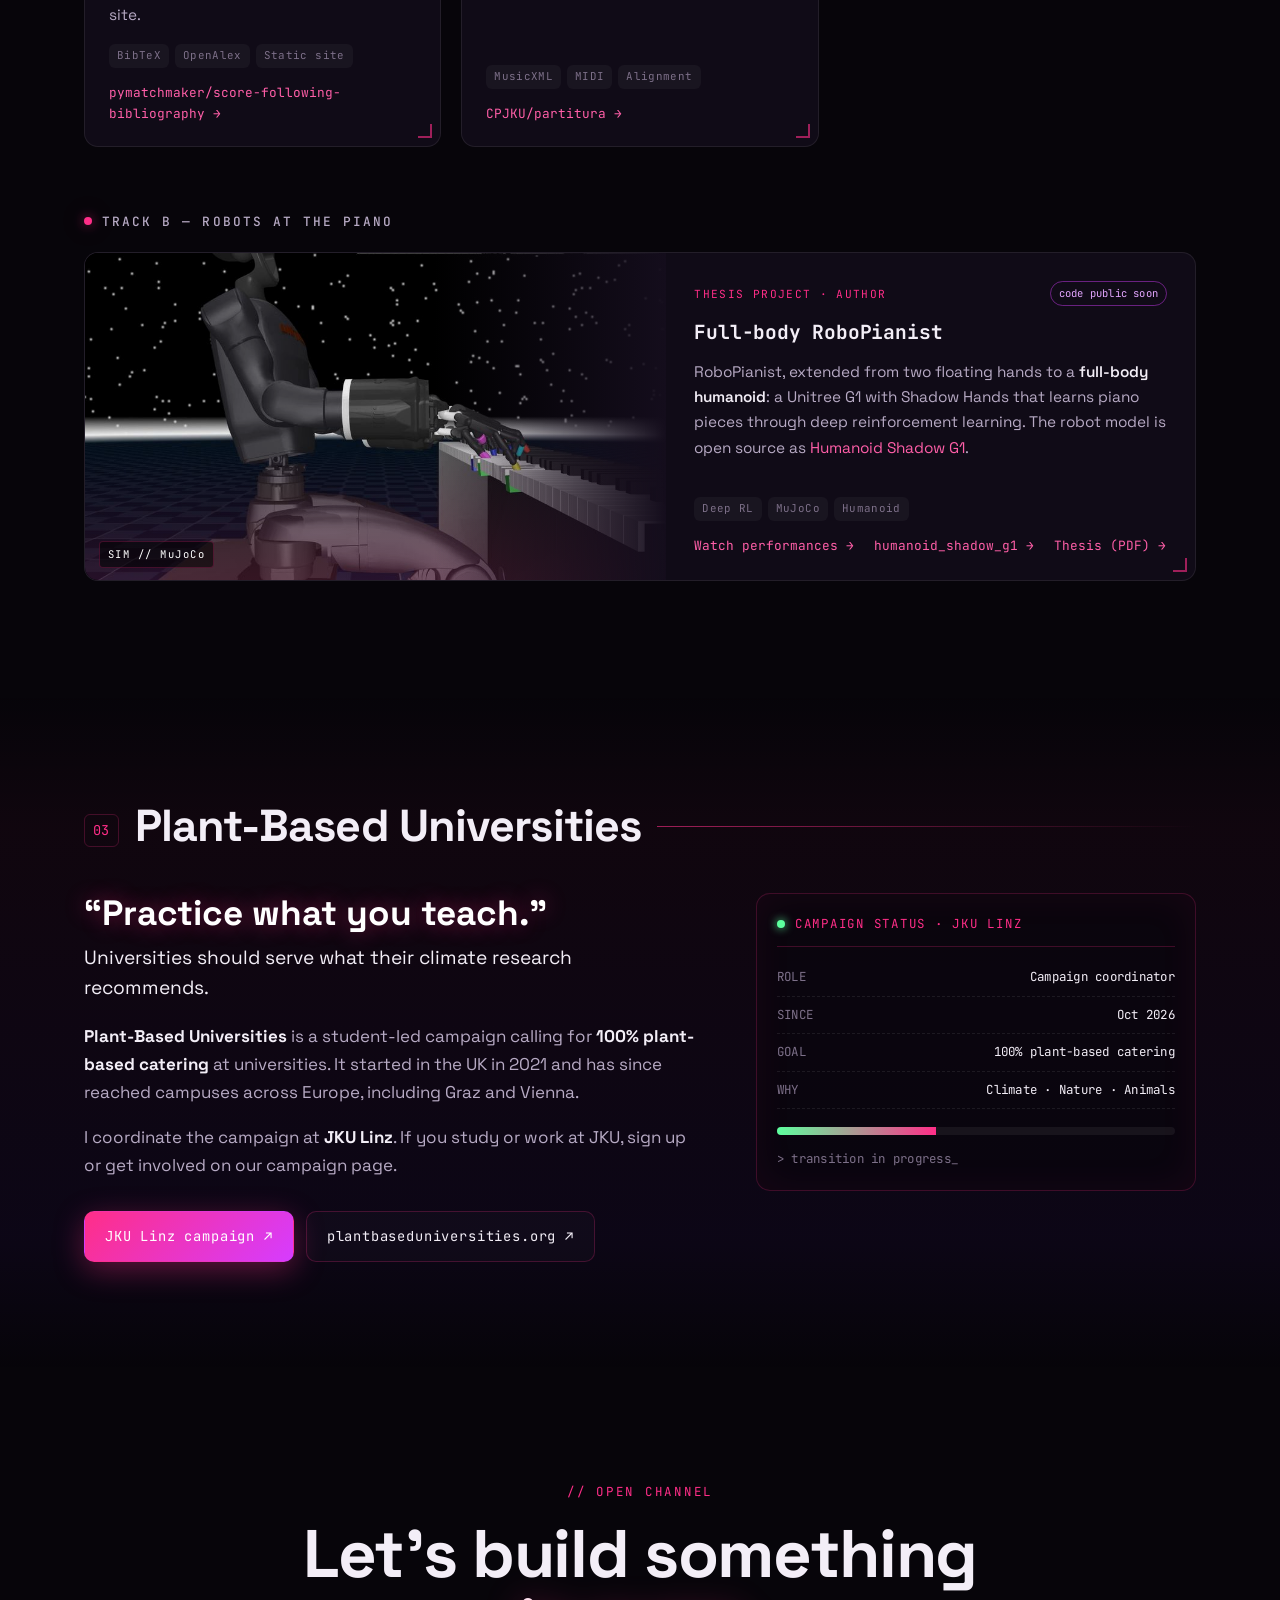
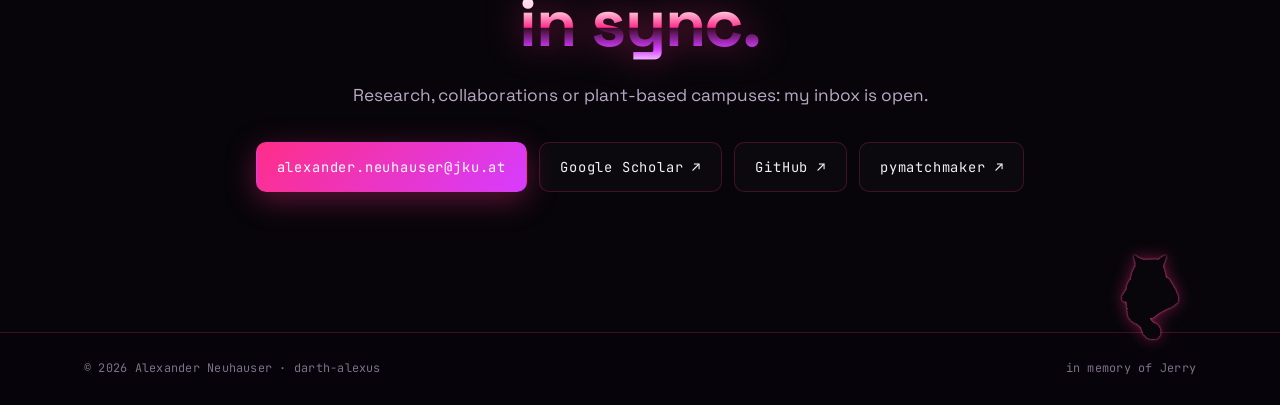
==== commit 51b8c551: "Mathematics & Physics Tutor" ====
--- a/index.html
+++ b/index.html
@@ -140,7 +140,7 @@
                         </li>
                         <li class="tl-item">
                             <span class="tl-date mono">2022 — 2025</span>
-                            <h3>Mathematics Tutor</h3>
+                            <h3>Mathematics &amp; Physics Tutor</h3>
                             <p>Preply · Freelance</p>
                         </li>
                         <li class="tl-item edu">
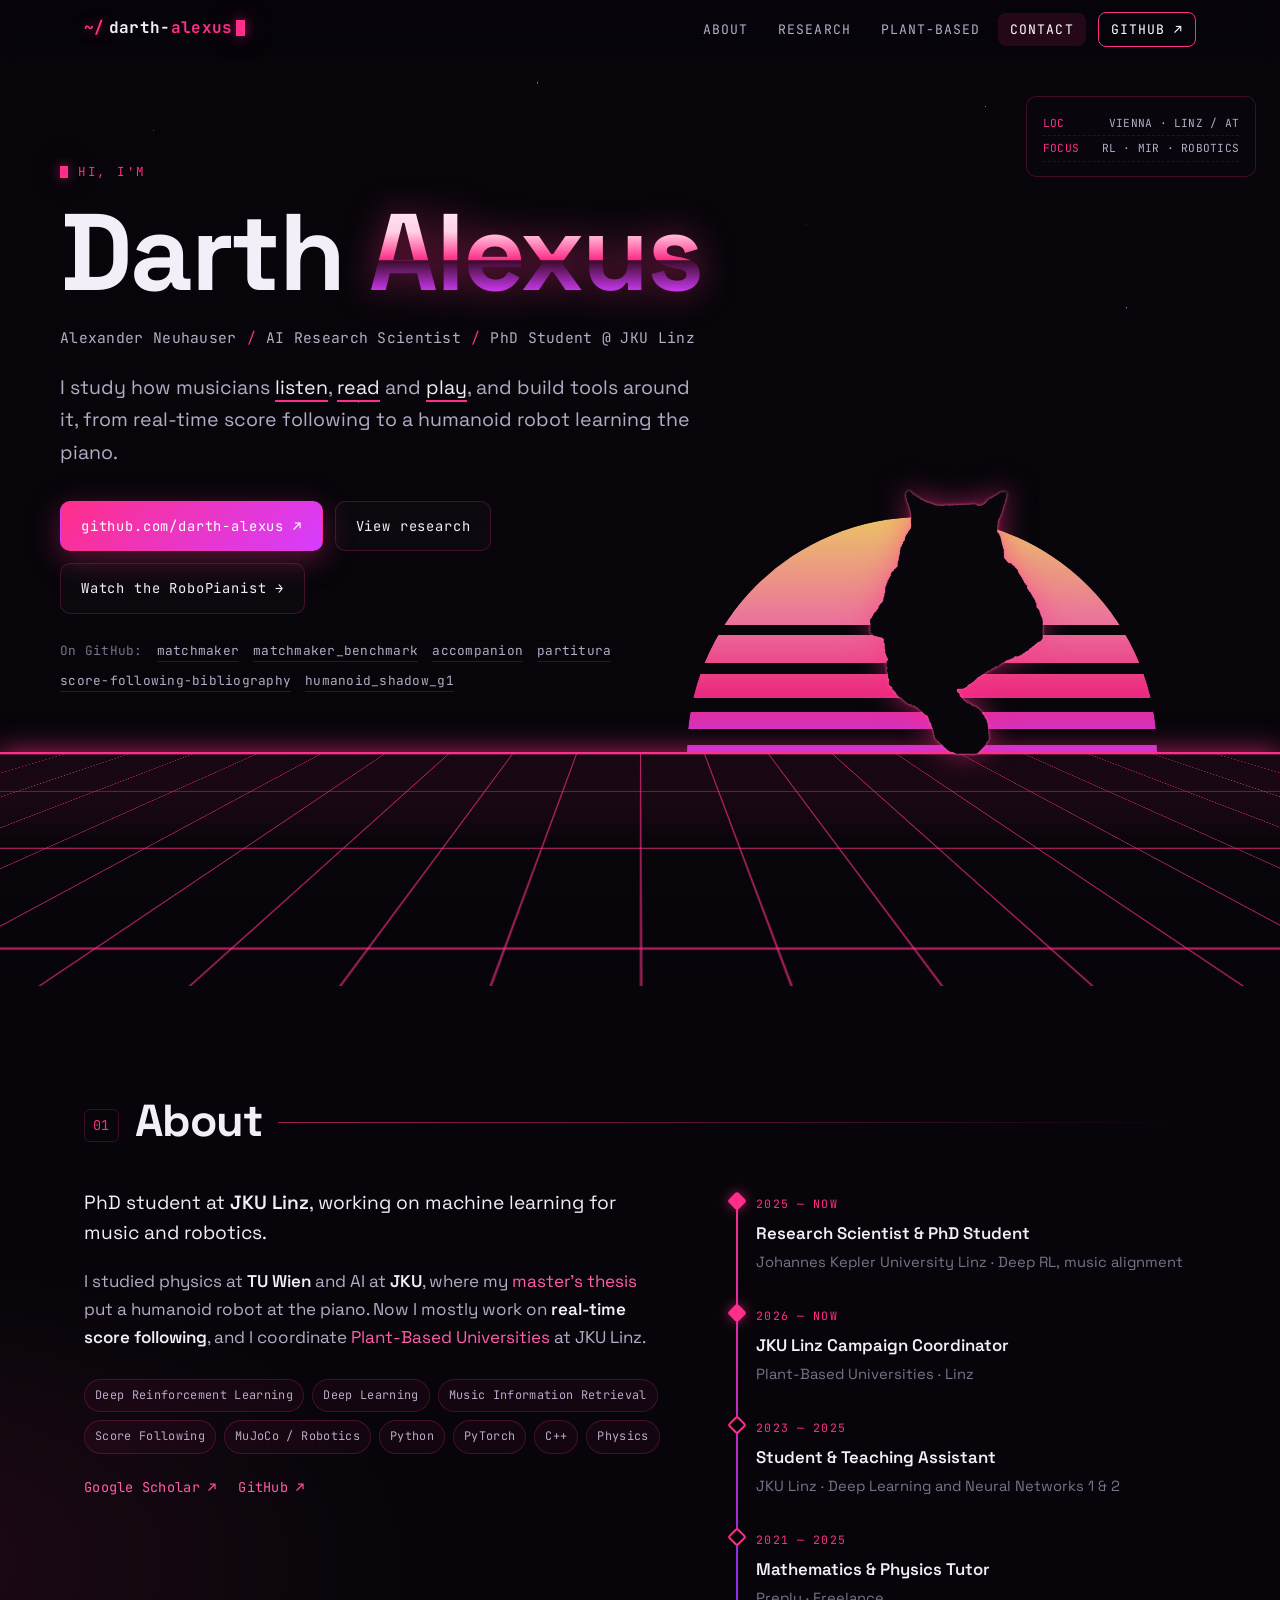
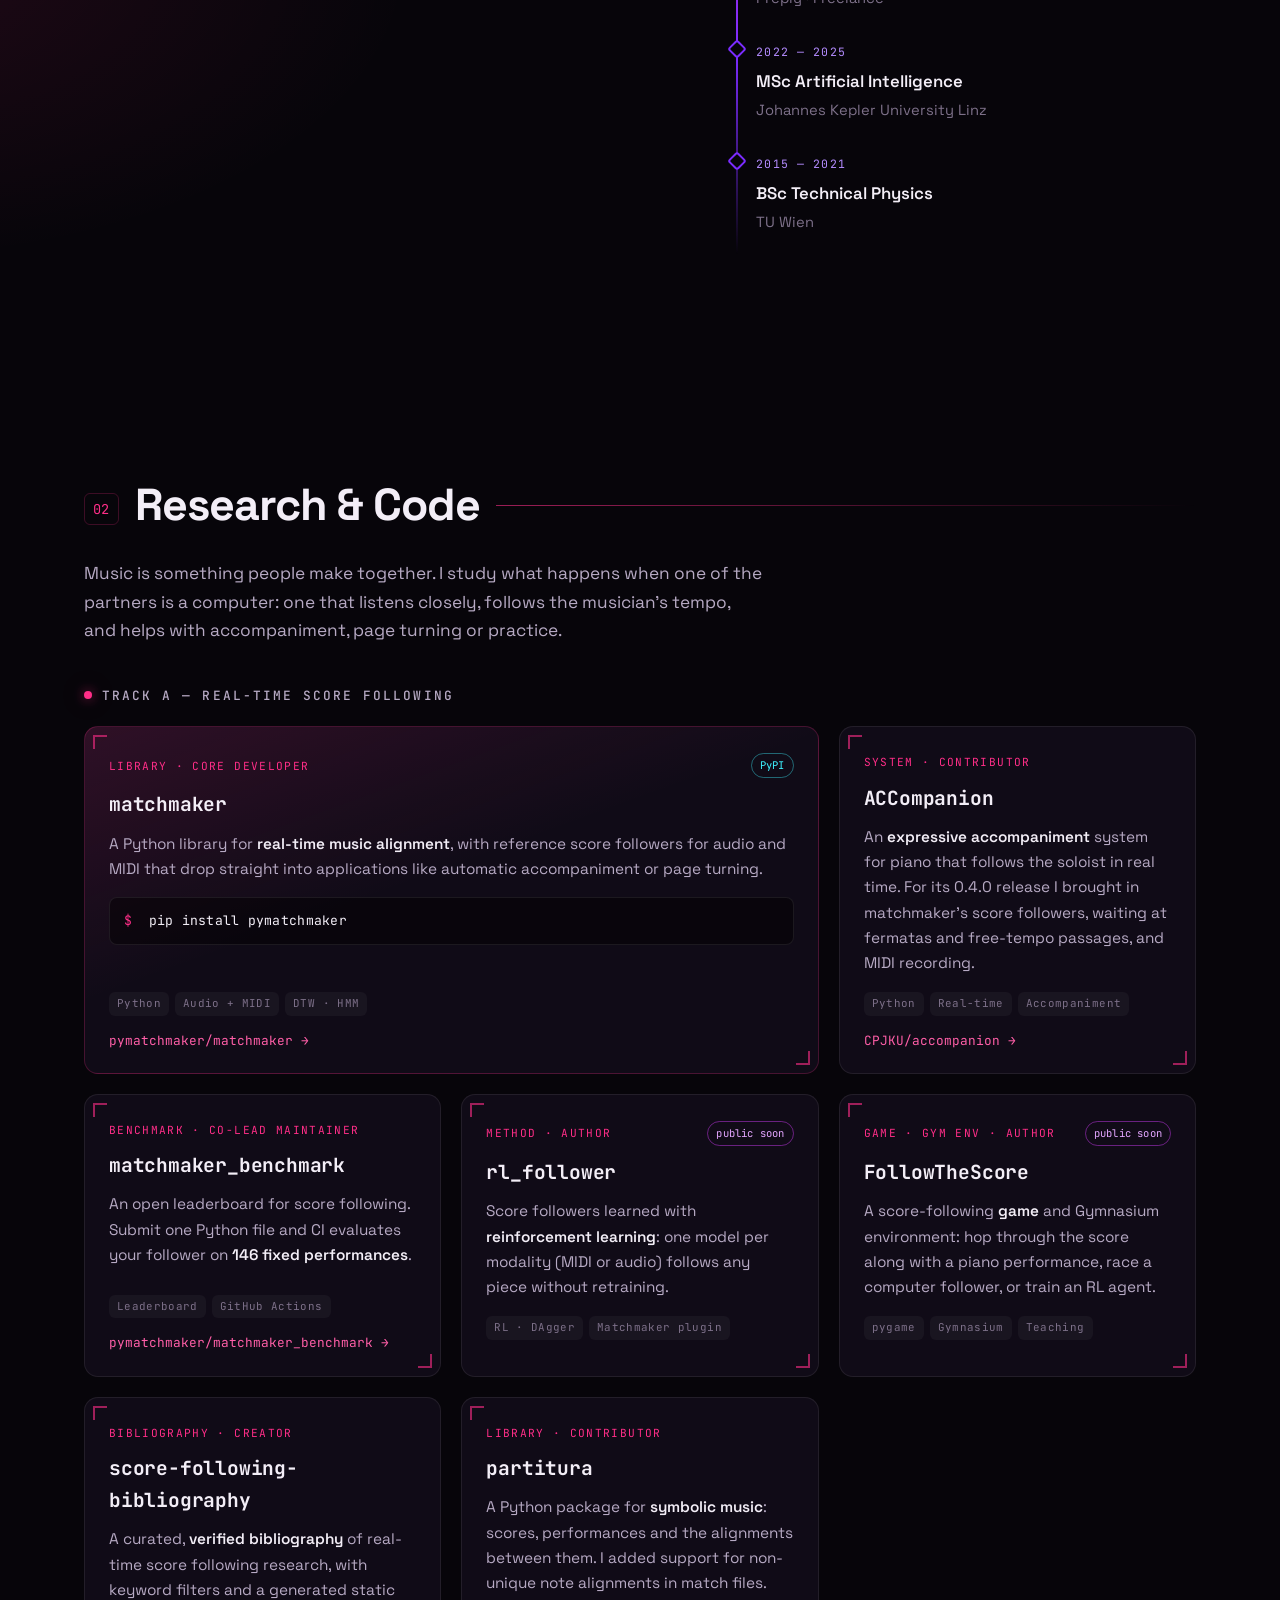
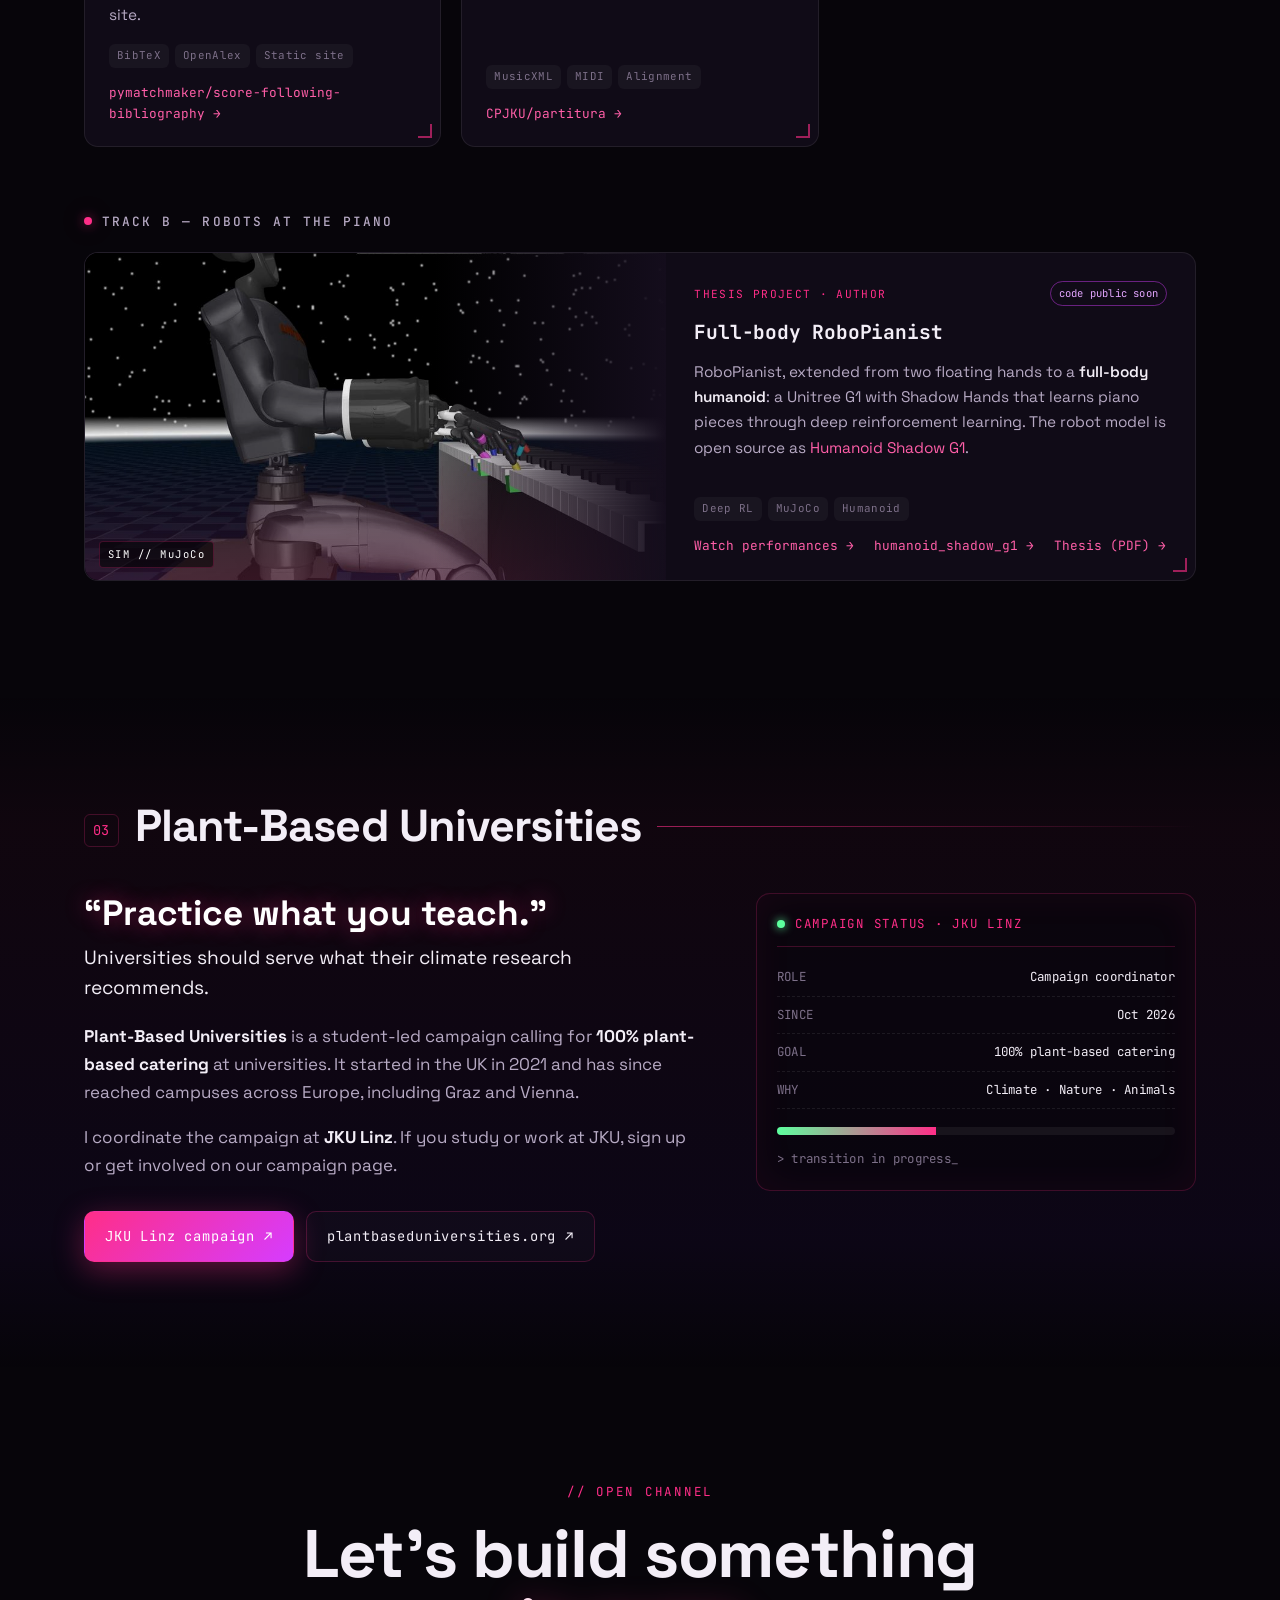
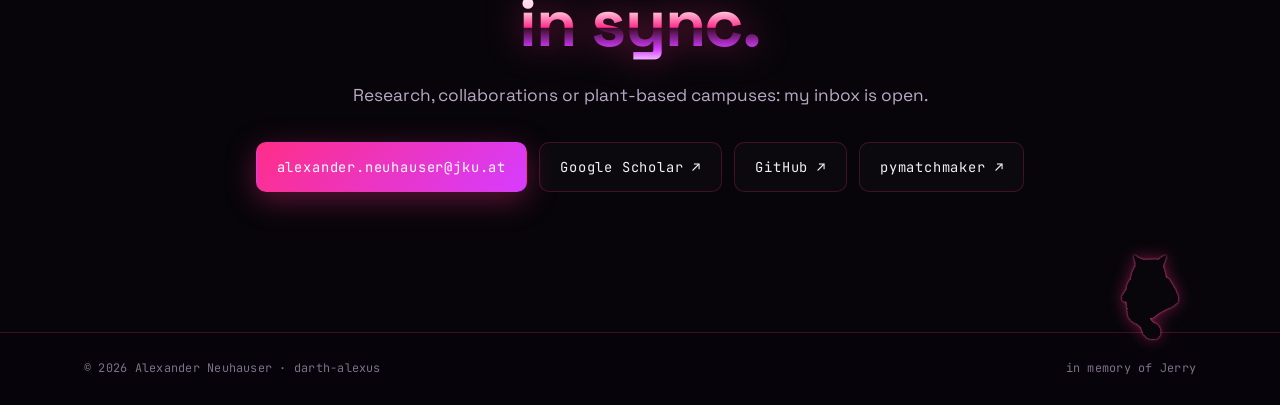
==== commit 950dd90e: "Tutor since 2021" ====
--- a/index.html
+++ b/index.html
@@ -139,7 +139,7 @@
                             <p>JKU Linz · Deep Learning and Neural Networks 1 &amp; 2</p>
                         </li>
                         <li class="tl-item">
-                            <span class="tl-date mono">2022 — 2025</span>
+                            <span class="tl-date mono">2021 — 2025</span>
                             <h3>Mathematics &amp; Physics Tutor</h3>
                             <p>Preply · Freelance</p>
                         </li>
